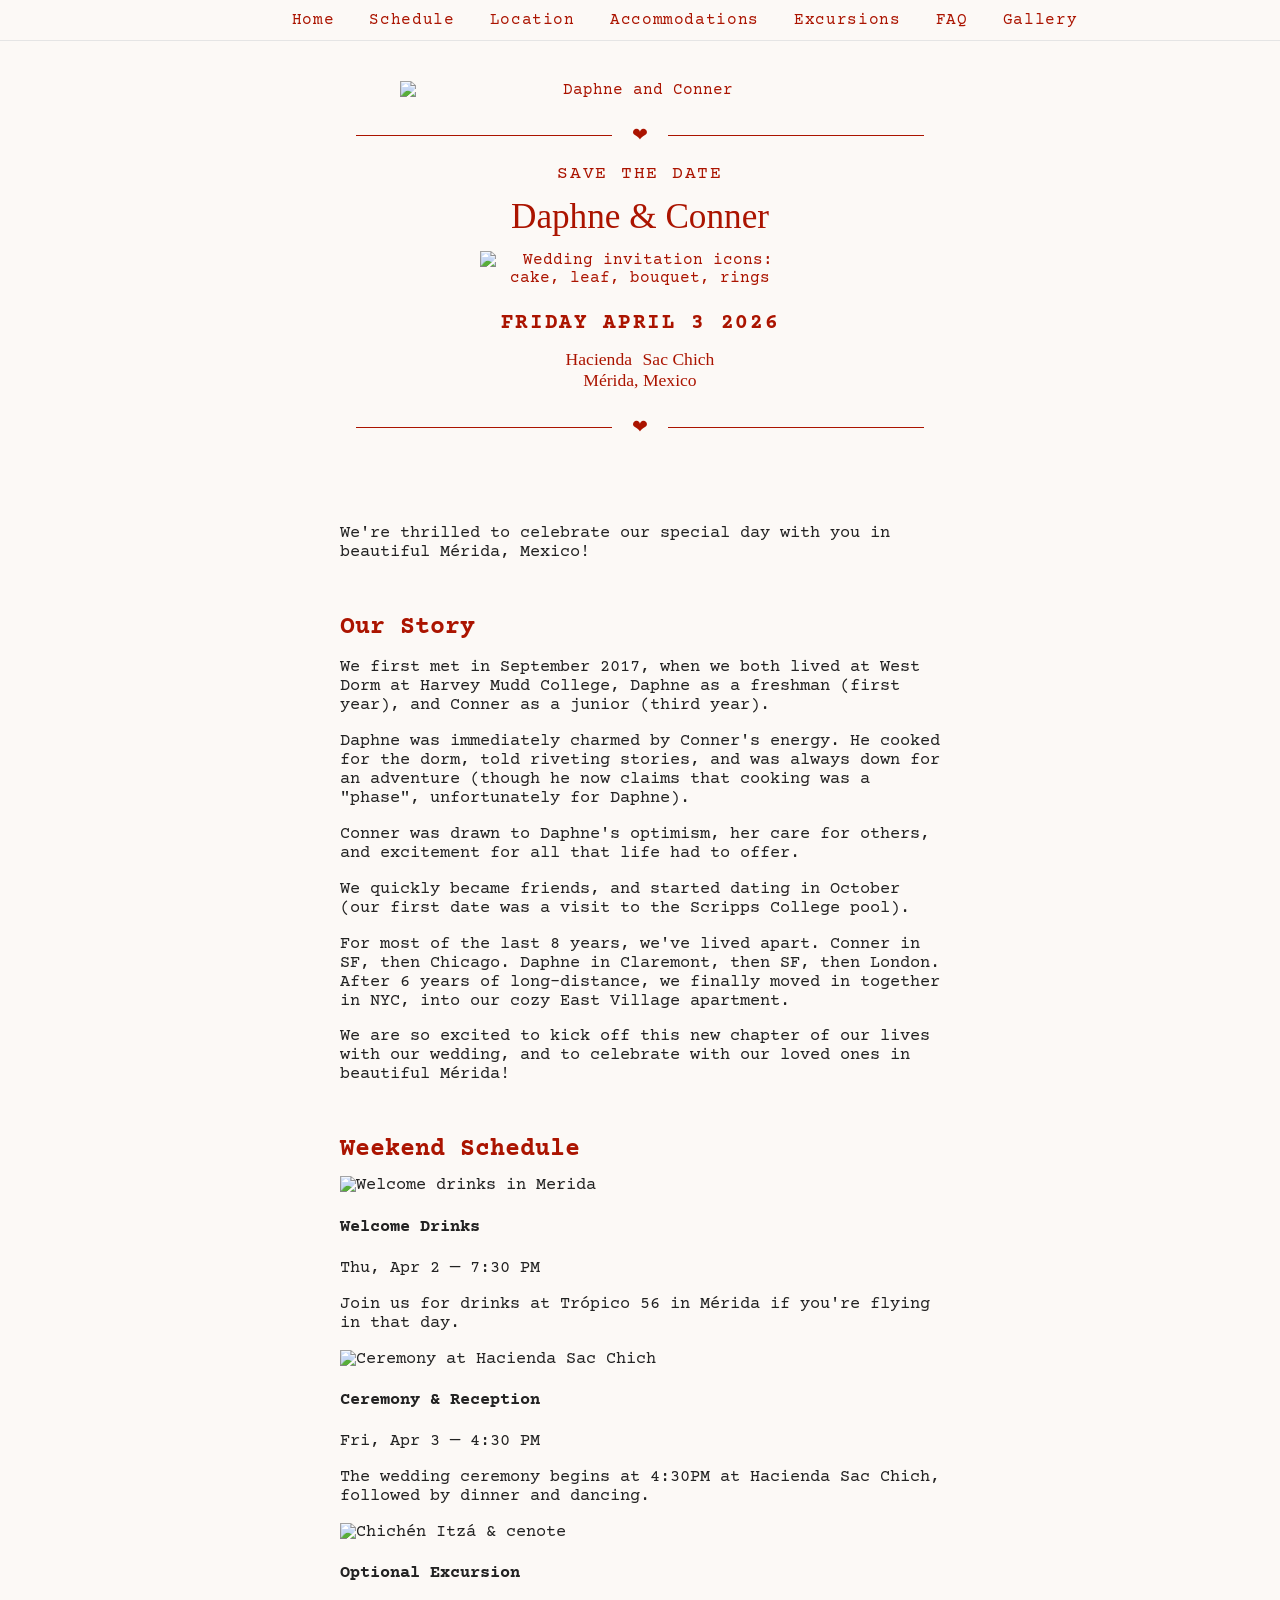
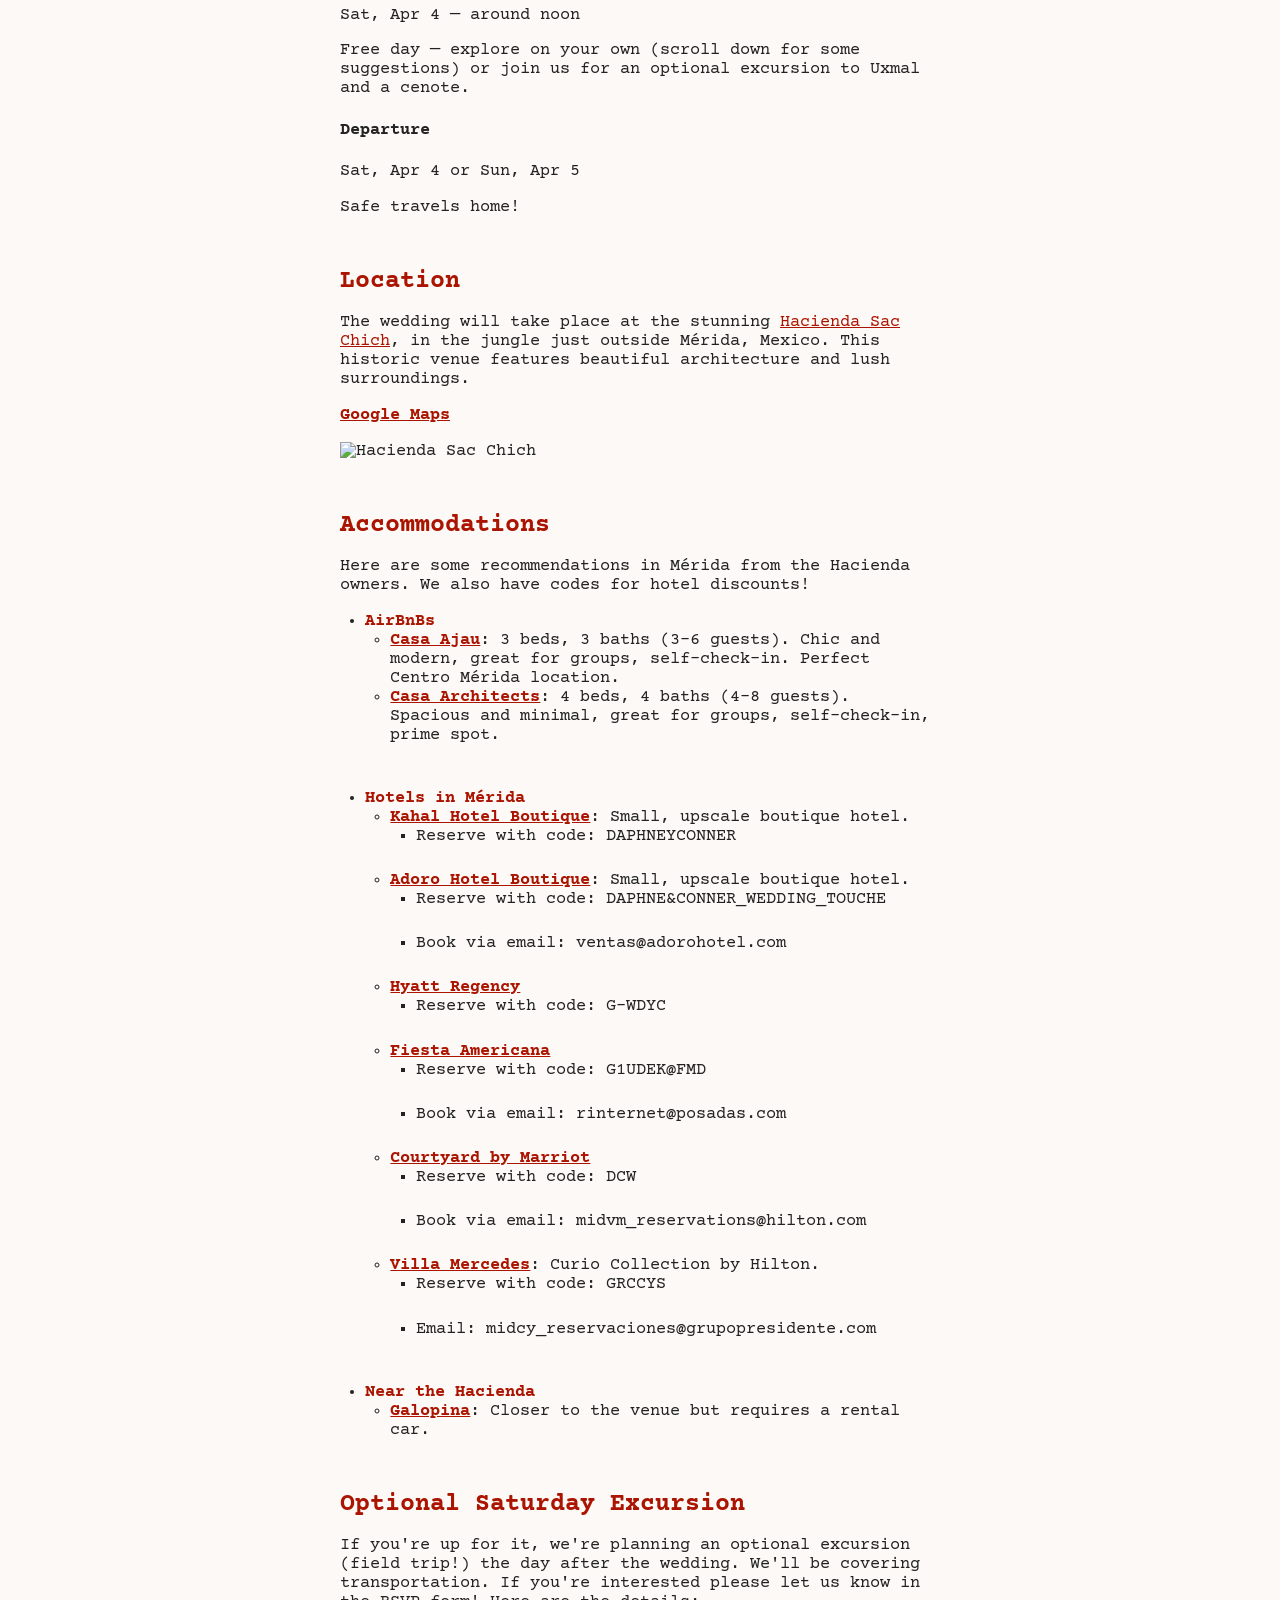
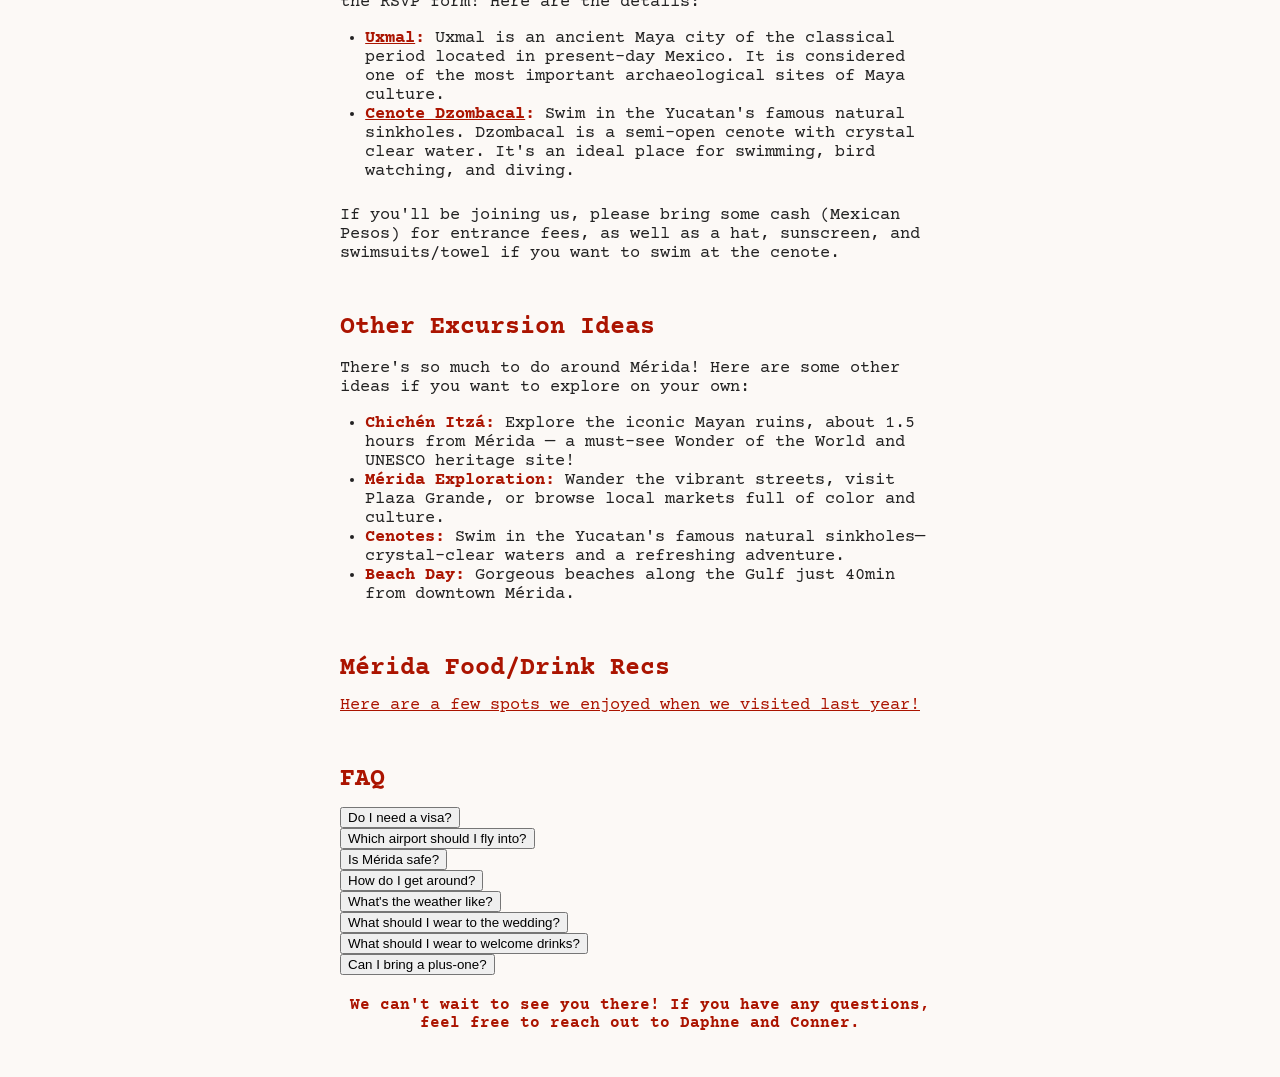
==== index.html @ bc9fd9e8 "Update wedding attire suggestion in FAQ" ====
<!DOCTYPE html>
<html lang="en">

<head>
  <meta charset="utf-8">
  <title>Daphne & Conner's Wedding</title>
  <meta name="viewport" content="width=device-width, initial-scale=1.0">
  <meta name="description" content="Daphne & Conner's Wedding Website">
  <meta name="author" content="Daphne Poon & Conner DiPaolo">
  <link rel="icon"
    href="data:image/svg+xml,<svg xmlns=%22http://www.w3.org/2000/svg%22 viewBox=%2210 0 100 100%22><text y=%22.90em%22 font-size=%2290%22>🌵</text></svg>">
  </link>
  <link rel="stylesheet" href="css/styles.css">
  <link href="https://fonts.googleapis.com/css2?family=Courier+Prime:wght@400;700&family=Homemade+Apple&display=swap"
    rel="stylesheet">
</head>

<body>
  <nav class="main-nav">
    <div class="nav-container">
      <span class="nav-logo mobile-only">Daphne & Conner</span>
      <button class="nav-toggle" aria-label="Open menu">
        <span class="hamburger"></span>
        <span class="hamburger"></span>
        <span class="hamburger"></span>
      </button>
      <ul class="nav-links">
        <li><a href="#home">Home</a></li>
        <li><a href="#schedule">Schedule</a></li>
        <li><a href="#location">Location</a></li>
        <li><a href="#accommodations">Accommodations</a></li>
        <li><a href="#excursions">Excursions</a></li>
        <li><a href="#faq">FAQ</a></li>
        <li><a href="gallery.html">Gallery</a></li>
      </ul>
    </div>
  </nav>
  <div class="invite-container" id="home">
    <img src="img/daphne_conner0crop.jpeg" alt="Daphne and Conner" class="main-photo">
    <div class="decorative-line"><span class="heart">&#10084;</span></div>
    <div class="save-date">SAVE THE DATE</div>
    <h1 class="names"><span class="accent-font">Daphne & Conner</span></h1>
    <div class="icon-row">
      <img src="img/wedding_save_the_date_icon.svg" alt="Wedding invitation icons: cake, leaf, bouquet, rings"
        class="main-invite-icons" />
    </div>
    <div class="date-line">FRIDAY APRIL 3 2026</div>
    <div class="location accent-font">Hacienda<span style="margin-right:0.6em; display:inline-block;"></span>Sac
      Chich<br>Mérida, Mexico</div>
    <div class="decorative-line bottom"><span class="heart">&#10084;</span></div>
    <div class="page-body">
      <p>We're thrilled to celebrate our special day with you in beautiful Mérida, Mexico!</p>
      <h2 id="our-story">Our Story</h2>
      <p>We first met in September 2017, when we both lived at West Dorm at Harvey Mudd College, Daphne as a freshman
        (first year), and Conner as a junior (third year).
      <p></p>
      Daphne was immediately charmed by Conner's energy. He cooked for the dorm, told riveting stories, and was always
      down for an adventure (though he now claims that cooking was a "phase", unfortunately for Daphne).<p></p> Conner was drawn to Daphne's optimism, her care for others, and excitement for all that life had to offer.
      <p></p> We quickly became friends, and started dating in October (our first date was a visit to the Scripps
      College pool). <p></p>
      For most of the last 8 years, we've lived apart. Conner in SF, then Chicago. Daphne in
      Claremont, then SF, then London. After 6 years of long-distance, we finally moved in together in NYC, into our cozy East Village apartment.<p></p>
      We are so excited to kick off this new chapter of our lives with our wedding, and to celebrate with our loved ones in beautiful Mérida!</p>
      <h2 id="schedule">Weekend Schedule</h2>

      <div class="events-grid">
        <article class="event-card">
          <img class="event-thumb" src="img/merida.jpg" alt="Welcome drinks in Merida" />
          <div class="event-body">
            <h4 class="event-title">Welcome Drinks</h4>
            <div class="event-date">Thu, Apr 2 — 7:30 PM</div>
            <p>Join us for drinks at Trópico 56 in Mérida if you're flying in that day.</p>
          </div>
        </article>

        <article class="event-card">
          <img class="event-thumb" src="img/sac_chich.jpg" alt="Ceremony at Hacienda Sac Chich" />
          <div class="event-body">
            <h4 class="event-title">Ceremony & Reception</h4>
            <div class="event-date">Fri, Apr 3 — 4:30 PM</div>
            <p>The wedding ceremony begins at 4:30PM at Hacienda Sac Chich, followed by dinner and dancing.</p>
          </div>
        </article>

        <article class="event-card">
          <img class="event-thumb" src="img/chichen_itza.jpg" alt="Chichén Itzá & cenote" />
          <div class="event-body">
            <h4 class="event-title">Optional Excursion</h4>
            <div class="event-date">Sat, Apr 4 — around noon</div>
            <p>Free day — explore on your own (scroll down for some suggestions) or join us for an optional excursion to Uxmal and a cenote.</p>
          </div>
        </article>

        <article class="event-card event-card--muted">
          <div class="event-body">
            <h4 class="event-title">Departure</h4>
            <div class="event-date">Sat, Apr 4 or Sun, Apr 5</div>
            <p>Safe travels home!</p>
          </div>
        </article>
      </div>

      <h2 id="location">Location</h2>
      <p>The wedding will take place at the stunning <a href="https://www.haciendasacchich.com/"
          target="_blank">Hacienda Sac Chich</a>, in the jungle just outside Mérida, Mexico. This historic venue
        features beautiful architecture and lush surroundings.<p><strong><a href="https://maps.app.goo.gl/E3Bf8TfD7fVVrf1u7" target="_blank">Google Maps</a></strong></p></p>
        <img src="img/sac_chich.jpg" alt="Hacienda Sac Chich" class="location-photo" />
      
        
      <h2 id="accommodations">Accommodations</h2>
      <p>Here are some recommendations in Mérida from the Hacienda owners. We also have codes for hotel discounts!</p>
      <ul>
        <li> <strong>AirBnBs</strong>
          <ul>
            <li><a href="https://www.airbnb.com/rooms/936333028177951054"><strong>Casa Ajau</strong></a>: 3 beds, 3
              baths (3-6 guests). Chic and modern, great for groups, self-check-in. Perfect Centro Mérida location.</li>
            <li><a href="https://www.airbnb.com/rooms/502781474884067403"><strong>Casa Architects</strong></a>: 4 beds,
              4 baths (4-8 guests). Spacious and minimal, great for groups, self-check-in, prime spot.</li>
          </ul>
          </br>
        </li>
        <li> <strong>Hotels in Mérida</strong>
          <ul>
            <li><a href="https://hotels.cloudbeds.com/en/reservation/guVnS1?promo=DAPHNEYCONNER&currency=mxn/"><strong>Kahal Hotel Boutique</strong></a>: Small, upscale boutique
              hotel.
              <ul><li>Reserve with code: DAPHNEYCONNER</li></ul></li>
            <li><a href="https://www.adorohotel.com/en/"><strong>Adoro Hotel Boutique</strong></a>: Small, upscale boutique
              hotel.</li>
              <ul><li>Reserve with code: DAPHNE&CONNER_WEDDING_TOUCHE</li></ul>
              <ul><li>Book via email: ventas@adorohotel.com</li></ul>
            <li><a href="https://www.hyatt.com/group-booking/MERID/G-WDYC/"><strong>Hyatt Regency</strong></a></li>
              <ul><li>Reserve with code: G-WDYC</li></ul></li>
            <li><a href="https://www.casalecanda.com/en/"><strong>Fiesta Americana</strong></a></li>
              <ul><li>Reserve with code: G1UDEK@FMD</li></ul>
              <ul><li>Book via email: rinternet@posadas.com</li></ul>
            <li><a href="https://www.marriott.com/event-reservations/reservation-link.mi?id=1747172370974&key=GRP&guestreslink2=true&app=resvlink/"><strong>Courtyard by Marriot</strong></a></li>
              <ul><li>Reserve with code: DCW</li></ul>
              <ul><li>Book via email: midvm_reservations@hilton.com</li></ul>
            <li><a href="https://www.hilton.com/en/hotels/midvmqq-villa-mercedes-merida/"><strong>Villa
                  Mercedes</strong></a>: Curio Collection by Hilton.</li>
              <ul><li>Reserve with code: GRCCYS</li></ul>
              <ul><li>Email: midcy_reservaciones@grupopresidente.com</li></ul>
          </ul>
          </br>
        </li>
        <li> <strong>Near the Hacienda</strong>
          <ul>
            <li><a href="https://galopina.com.mx/en/"><strong>Galopina</strong></a>: Closer to the venue but requires a
              rental car.</li>
          </ul>
        </li>
      </ul>
      
      <h2 id="excursions">Optional Saturday Excursion</h2>
      <p>If you're up for it, we're planning an optional excursion (field trip!) the day after the wedding. We'll be covering transportation. If you're interested please let us know in the RSVP form! Here are the details:
       <ul>
        <li><strong><a href="https://maps.app.goo.gl/dEbdrYeMLXUMqhCF7">Uxmal</a>:</strong> Uxmal is an ancient Maya city of the classical period located in present-day Mexico. It is considered one of the most important archaeological sites of Maya culture.</li>
        <li><strong><a href="https://maps.app.goo.gl/g1db45Lw9kXQhwYL8">Cenote Dzombacal</a>:</strong> Swim in the Yucatan's famous natural sinkholes. Dzombacal is a semi-open cenote with crystal clear water. It's an ideal place for swimming, bird watching, and diving.</li>
        
      </ul><p></p>
      If you'll be joining us, please bring some cash (Mexican Pesos) for entrance fees, as well as a hat, sunscreen, and swimsuits/towel if you want to swim at the cenote.
      <h2 id="excursions">Other Excursion Ideas</h2>
      <p>There's so much to do around Mérida! Here are some other ideas if you want to explore on your own:
       <ul>
        <li><strong>Chichén Itzá:</strong> Explore the iconic Mayan ruins, about 1.5 hours from Mérida — a must-see
          Wonder of the World and UNESCO heritage site!</li>
        <li><strong>Mérida Exploration:</strong> Wander the vibrant streets, visit Plaza Grande, or browse local markets
          full of color and culture.</li>
        <li><strong>Cenotes:</strong> Swim in the Yucatan's famous natural sinkholes—crystal-clear waters and a
          refreshing adventure.</li>
        <li><strong>Beach Day:</strong> Gorgeous beaches along the Gulf just 40min from downtown Mérida.</li>
      </ul>

      <h2 id="excursions">Mérida Food/Drink Recs</h2>
       <a href="https://daphnepoon.notion.site/Conner-Daphne-s-M-rida-Recs-2615a16253248099b3a8f67f45ab4c72?pvs=74/"> Here are a few spots we enjoyed when we visited last year!</a></p>
      <h2 id="faq">FAQ</h2>
      <div class="faq-accordion" id="faq-accordion">
        <div class="accordion-item">
          <button class="accordion-toggle" aria-expanded="false">Do I need a visa?</button>
          <div class="accordion-panel" hidden>
            <p>US, UK, and Hong Kong citizens don't need a visa for tourist stays in Mexico (up to 180 days). Just bring a valid passport.</p>
          </div>
        </div>

        <div class="accordion-item">
          <button class="accordion-toggle" aria-expanded="false">Which airport should I fly into?</button>
          <div class="accordion-panel" hidden>
            <p>Mérida International Airport (MID) is the closest, about 30-45 minutes from downtown Mérida. You could also fly into Cancun (CUN), though that will be another 3-4 hours by car.</p>
          </div>
        </div>

        <div class="accordion-item">
          <button class="accordion-toggle" aria-expanded="false">Is Mérida safe?</button>
          <div class="accordion-panel" hidden>
            <p>Yes! Mérida is known as one of Mexico's safest cities. The U.S. State Department rates Yucatan as Level 1 ("Exercise Normal Precautions").</p>
          </div>
        </div>

        <div class="accordion-item">
          <button class="accordion-toggle" aria-expanded="false">How do I get around?</button>
          <div class="accordion-panel" hidden>
            <p>We'll provide transportation to/from the wedding for guests staying in Mérida. For Saturday excursions, consider renting a car — Uber works in Mérida but not near the Hacienda.</p>
          </div>
        </div>

        <div class="accordion-item">
          <button class="accordion-toggle" aria-expanded="false">What's the weather like?</button>
          <div class="accordion-panel" hidden>
            <p>April is warm and dry — highs around 90°F (32°C), lows near 70°F (21°C). Pack light layers and sunscreen.</p>
          </div>
        </div>

        <div class="accordion-item">
          <button class="accordion-toggle" aria-expanded="false">What should I wear to the wedding?</button>
          <div class="accordion-panel" hidden>
            <p>Not black tie, but dress sharp. Think cocktail attire and bright spring colours. Most importantly, you'll want something breathable! The men in the wedding party are wearing linen suits, for example. <a href="https://www.pinterest.com/daphne_poon/mexico-wedding-outfit-inspo/">Some ideas here!</a></p>
          </div>
        </div>

        <div class="accordion-item">
          <button class="accordion-toggle" aria-expanded="false">What should I wear to welcome drinks?</button>
          <div class="accordion-panel" hidden>
            <p>Wear what makes you comfortable. If that means dressing up, great! If that means wearing flip flops, that's fine too (but make sure your toes look nice).</p>
          </div>
        </div>

        <div class="accordion-item">
          <button class="accordion-toggle" aria-expanded="false">Can I bring a plus-one?</button>
          <div class="accordion-panel" hidden>
            <p>Only if they're explicitly named on your invitation. Check with us if you're unsure!</p>
          </div>
        </div>
      </div>
    </div>
    <h4>We can't wait to see you there! If you have any questions, feel free to reach out to Daphne and Conner.</h4>
  </div>
  <script>
    // Hamburger menu toggle
    const navToggle = document.querySelector('.nav-toggle');
    const navLinks = document.querySelector('.nav-links');
    navToggle.addEventListener('click', () => {
      navLinks.classList.toggle('open');
      navToggle.classList.toggle('open');
    });
    // Improved smooth scroll: always scroll, even if already at anchor
    document.querySelectorAll('.nav-links a').forEach(link => {
      link.addEventListener('click', function (e) {
        const href = this.getAttribute('href');
        if (href.startsWith('#')) {
          e.preventDefault();
          if (href === '#home') {
            window.scrollTo({
              top: 0,
              left: 0,
              behavior: 'smooth'
            });
          } else {
            const target = document.querySelector(href);
            if (target) {
              target.scrollIntoView({ behavior: 'smooth' });
            }
          }
          navLinks.classList.remove('open');
          navToggle.classList.remove('open');
        }
      });
    });
    // Initialize FAQ accordion toggles
    (function() {
      const accordion = document.getElementById('faq-accordion');
      if (!accordion) return;
      accordion.querySelectorAll('.accordion-toggle').forEach(button => {
        button.addEventListener('click', () => {
          const expanded = button.getAttribute('aria-expanded') === 'true';
          // collapse any open item (optional: keep only one open)
          accordion.querySelectorAll('.accordion-toggle[aria-expanded="true"]').forEach(openBtn => {
            if (openBtn !== button) {
              openBtn.setAttribute('aria-expanded', 'false');
              const panel = openBtn.nextElementSibling;
              if (panel) panel.hidden = true;
            }
          });
          // toggle current
          button.setAttribute('aria-expanded', String(!expanded));
          const panel = button.nextElementSibling;
          if (panel) panel.hidden = expanded;
        });
      });
    })();
  </script>
</body>

</html>
---- css/styles.css ----
body {
  font-family: 'Courier Prime', Courier, monospace;
  background: #fcf9f6;
  color: #AB1400;
  margin: 0;
  padding: 0;
}

.invite-container {
  max-width: 600px;
  margin: 0 auto;
  padding: 2.5em 1em 1.5em 1em;
  background: #fcf9f6;
  text-align: center;
}

.decorative-line {
  display: flex;
  align-items: center;
  justify-content: center;
  margin: 1.5em 0 1em 0;
}
.decorative-line::before,
.decorative-line::after {
  content: '';
  display: block;
  height: 1px;
  background: #AB1400;
  flex: 1;
  margin: 0 1em;
}
.heart {
  color: #AB1400;
  font-size: 1.2em;
  margin: 0 0.2em;
}

.save-date {
  font-family: 'Courier Prime', Courier, monospace;
  font-size: 1.1em;
  letter-spacing: 0.1em;
  margin-bottom: 0.7em;
  color: #AB1400;
}

.names {
  font-family: 'Homemade Apple', cursive;
  font-size: 2.2em;
  color: #AB1400;
  margin: 0.2em 0 0.4em 0;
  font-weight: normal;
}

.accent-font {
  font-family: 'Homemade Apple', cursive;
  color: #AB1400;
}

.icon-row {
  display: flex;
  justify-content: center;
  margin: 0.8em 0 0.8em 0;
}
.main-invite-icons {
  display: block;
  margin: 0 auto;
  max-width: 320px;
  width: 100%;
  height: auto;
}

.date-line {
  font-family: 'Courier Prime', Courier, monospace;
  font-size: 1.3em;
  font-weight: bold;
  letter-spacing: 0.08em;
  margin: 1.2em 0 0.7em 0;
  color: #AB1400;
}

.location {
  font-size: 1.1em;
  margin-bottom: 0.7em;
}

.website-link {
  font-family: 'Courier Prime', Courier, monospace;
  font-size: 1em;
  margin-bottom: 1.2em;
  color: #AB1400;
}

.page-body {
  max-width: 45em;
  margin: 2em auto 0 auto;
  padding: 2em 0 0 0;
  color: #222;
  font-size: 1.05em;
  text-align: left;
}

h2, h3 {
  color: #AB1400;
  font-family: 'Courier Prime', Courier, monospace;
  font-weight: bold;
  margin-top: 2em;
  margin-bottom: 0.5em;
}

h2[id] {
  scroll-margin-top: 3.2em;
}
@media (max-width: 700px) {
  h2[id] {
    scroll-margin-top: 3.5em;
  }
}

ul {
  padding-left: 1.5em;
  margin-bottom: 1.5em;
}

li strong {
  color: #AB1400;
}

a, a:link, a:visited, a:focus, a:active {
  color: #AB1400;
  text-decoration: underline;
}
a:hover {
  color: #7e0f00;
}

/* Navigation Styles */
.main-nav {
  width: 100%;
  background: #fcf9f6;
  border-bottom: 1px solid #e5e5e5;
  position: sticky;
  top: 0;
  z-index: 100;
  margin-top: 0;
  padding-top: 0;
}
.nav-container {
  max-width: 700px;
  margin: 0 auto;
  display: flex;
  align-items: center;
  justify-content: space-between;
  padding: 0.7em 1.5em;
}
.nav-logo {
  display: none;
}
.nav-links {
  list-style: none;
  display: flex;
  gap: 2em;
  margin: 0;
  padding: 0;
}
.nav-links li a {
  font-family: 'Courier Prime', Courier, monospace;
  color: #AB1400;
  text-decoration: none;
  font-size: 1em;
  letter-spacing: 0.04em;
  padding: 0.2em 0.1em;
  transition: color 0.2s;
}
.nav-links li a:hover {
  color: #7e0f00;
}
.nav-toggle {
  display: none;
  background: none;
  border: none;
  cursor: pointer;
  flex-direction: column;
  justify-content: center;
  align-items: center;
  height: 2em;
  width: 2em;
  padding: 0;
}
.hamburger {
  width: 24px;
  height: 3px;
  background: #AB1400;
  margin: 3px 0;
  border-radius: 2px;
  display: block;
  transition: all 0.3s;
}

/* Hamburger open animation */
.nav-toggle.open .hamburger:nth-child(1) {
  transform: translateY(6px) rotate(45deg);
}
.nav-toggle.open .hamburger:nth-child(2) {
  opacity: 0;
}
.nav-toggle.open .hamburger:nth-child(3) {
  transform: translateY(-6px) rotate(-45deg);
}

@media (max-width: 700px) {
  .nav-links {
    position: absolute;
    top: 3.1em;
    right: 0;
    background: #fcf9f6;
    flex-direction: column;
    align-items: flex-end;
    width: 100vw;
    gap: 0;
    box-shadow: 0 2px 8px rgba(171,20,0,0.04);
    display: none;
    border-bottom: 1px solid #e5e5e5;
  }
  .nav-links.open {
    display: flex;
  }
  .nav-links li {
    width: 100%;
    text-align: right;
    border-bottom: 1px solid #f0e7e7;
  }
  .nav-links li:last-child {
    border-bottom: none;
  }
  .nav-links li a {
    display: block;
    padding: 1em 1.5em;
    font-size: 1.1em;
  }
  .nav-toggle {
    display: flex;
  }
  .nav-logo.mobile-only {
    display: inline-block;
    margin-right: 1.2em;
    margin-left: 0.2em;
    vertical-align: middle;
  }
  .nav-container {
    padding-top: 0.7em;
    padding-bottom: 0.7em;
  }
  .nav-toggle {
    /* Remove margin and padding overrides */
  }
}

/* Mobile container and body improvements */
@media (max-width: 700px) {
  .invite-container {
    max-width: 98vw;
    padding: 1em 0.7em;
  }
  .icon-row {
    gap: 1.2em;
  }
  .page-body {
    padding: 1em 0.5em 0 0.5em;
    font-size: 1em;
  }
}

/* Remove old .icon-placeholder svg rule if present */
.icon-placeholder svg {
  display: none;
}

.main-photo {
  width: 80%;
  max-width: 600px;
  height: auto;
  margin: 0 auto 1.5em auto;
  display: block;
}

/* Timeline section styles */
#timeline-container {
  /* margin: 2em 0; */
  padding: 1em;
  background: #f8f8f8;
  width: 100%;
  max-width: 800px;
  margin: 0 auto;
  border-radius: 10px;
  box-shadow: 0 2px 8px rgba(0,0,0,0.04);
}
#map {
  width: 100%;
  max-width: 800px; /* match the container */
  height: 400px;
  border-radius: 8px;
  margin-bottom: 1em;
  margin: 0 auto;
  display: block;
}
.slider-container {
  display: flex;
  flex-direction: row;
  align-items: center;
}
#timeline-slider {
  width: 100%;
  max-width: 800px;
  box-sizing: border-box;
}
#timeline-label {
  font-family: 'Courier Prime', monospace;
  font-size: 1.1em;
  margin-top: 0.5em;
}
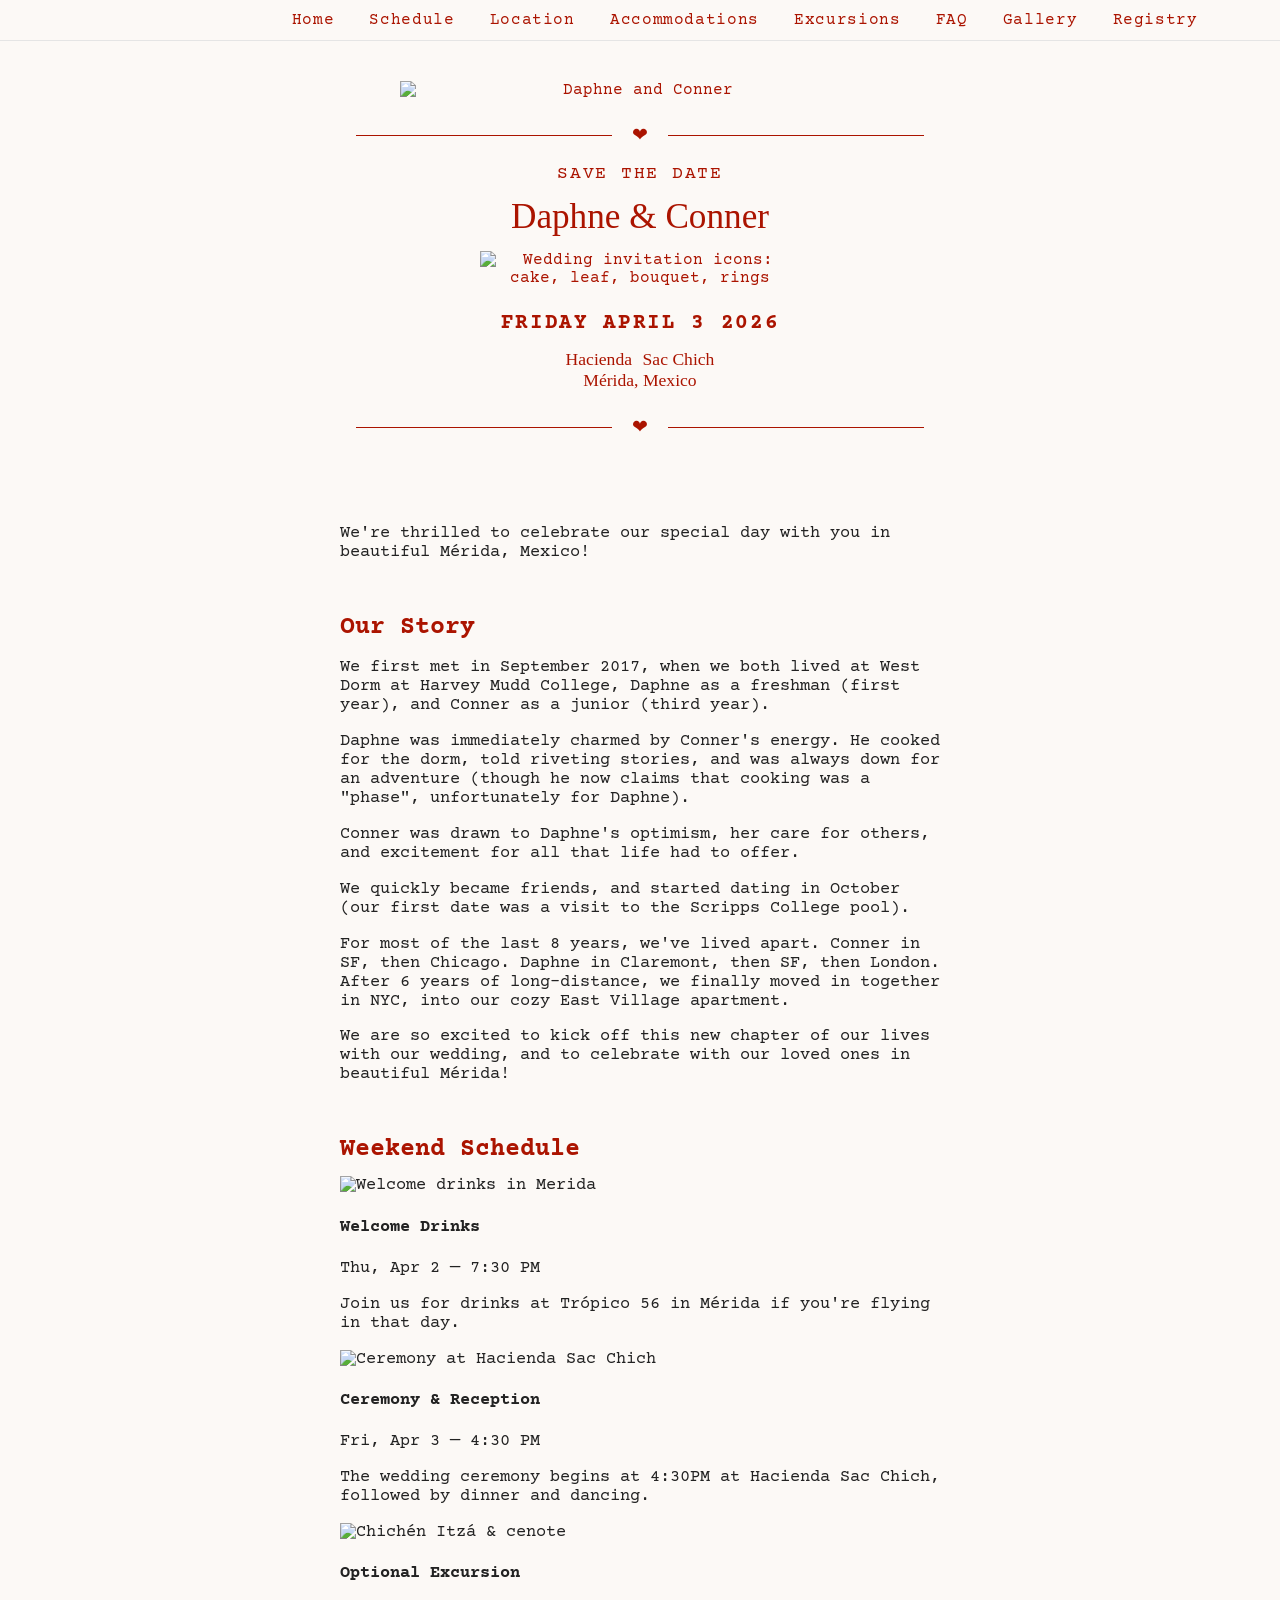
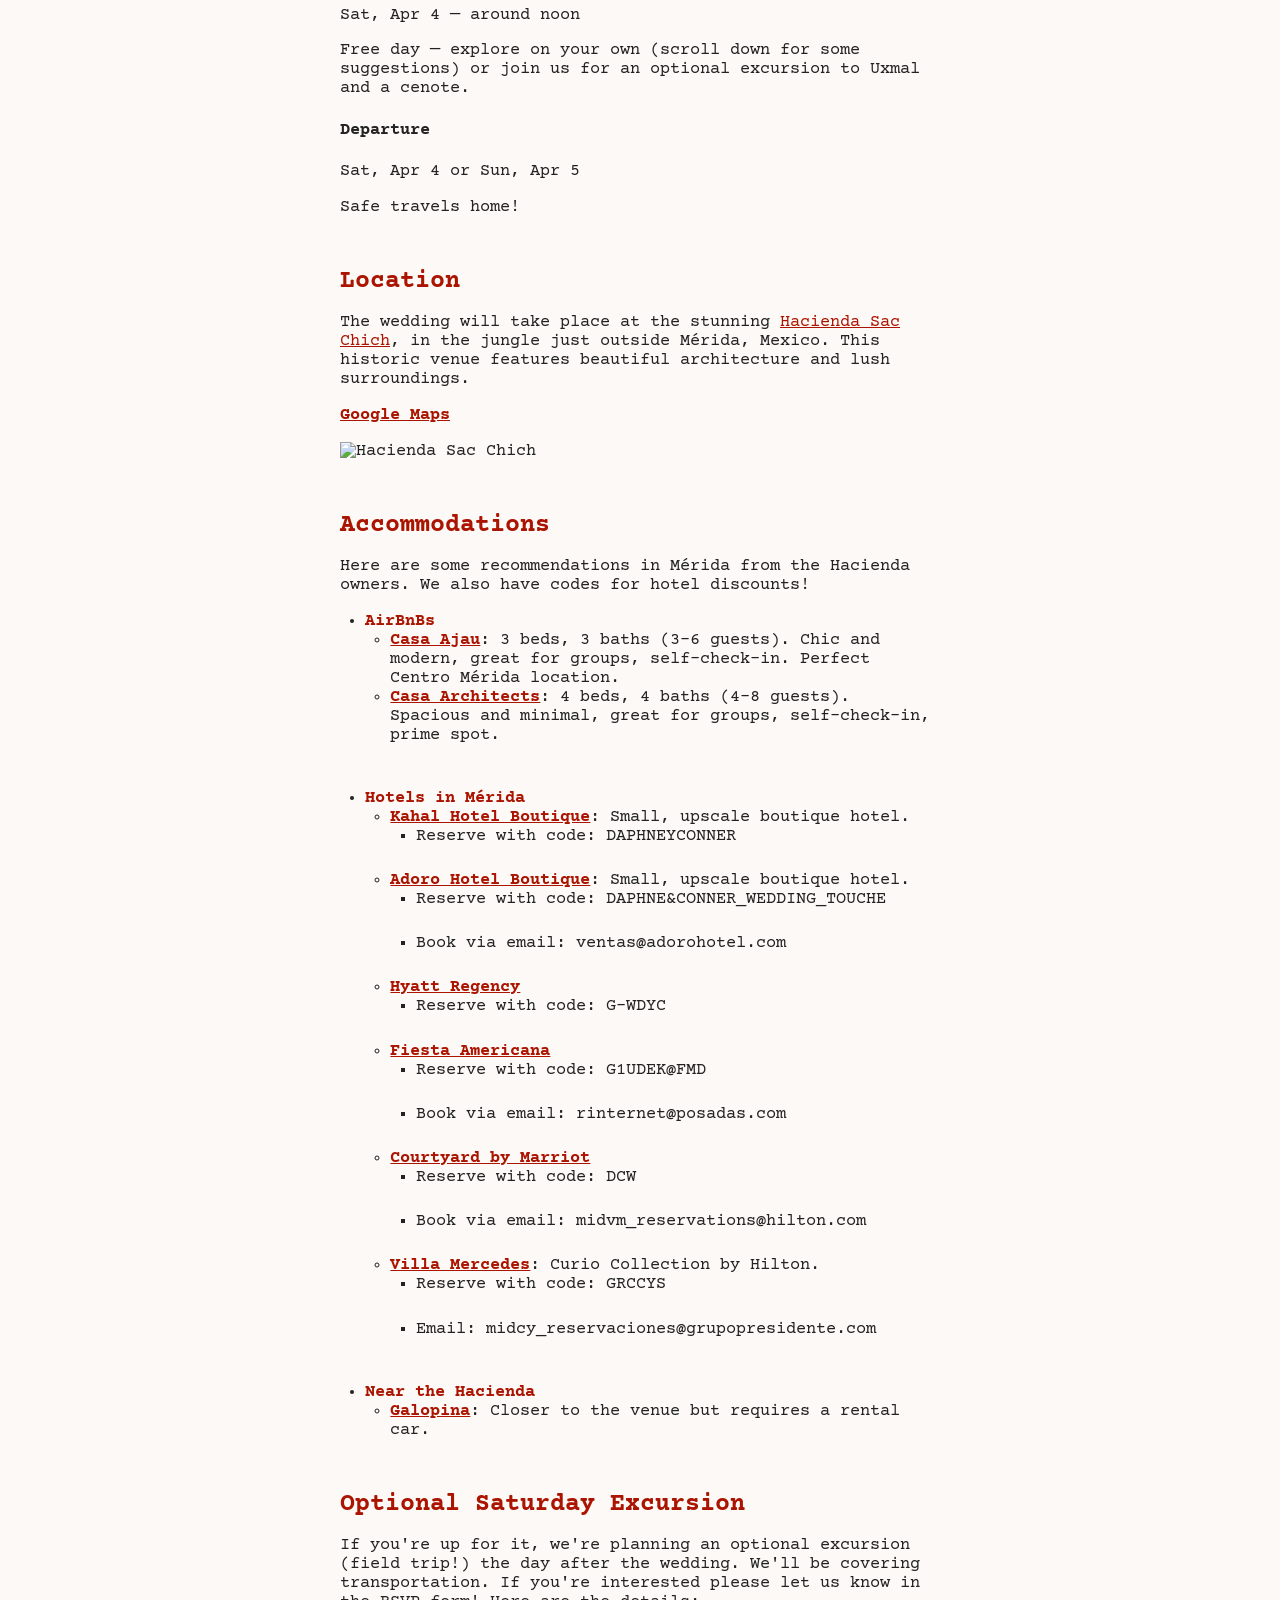
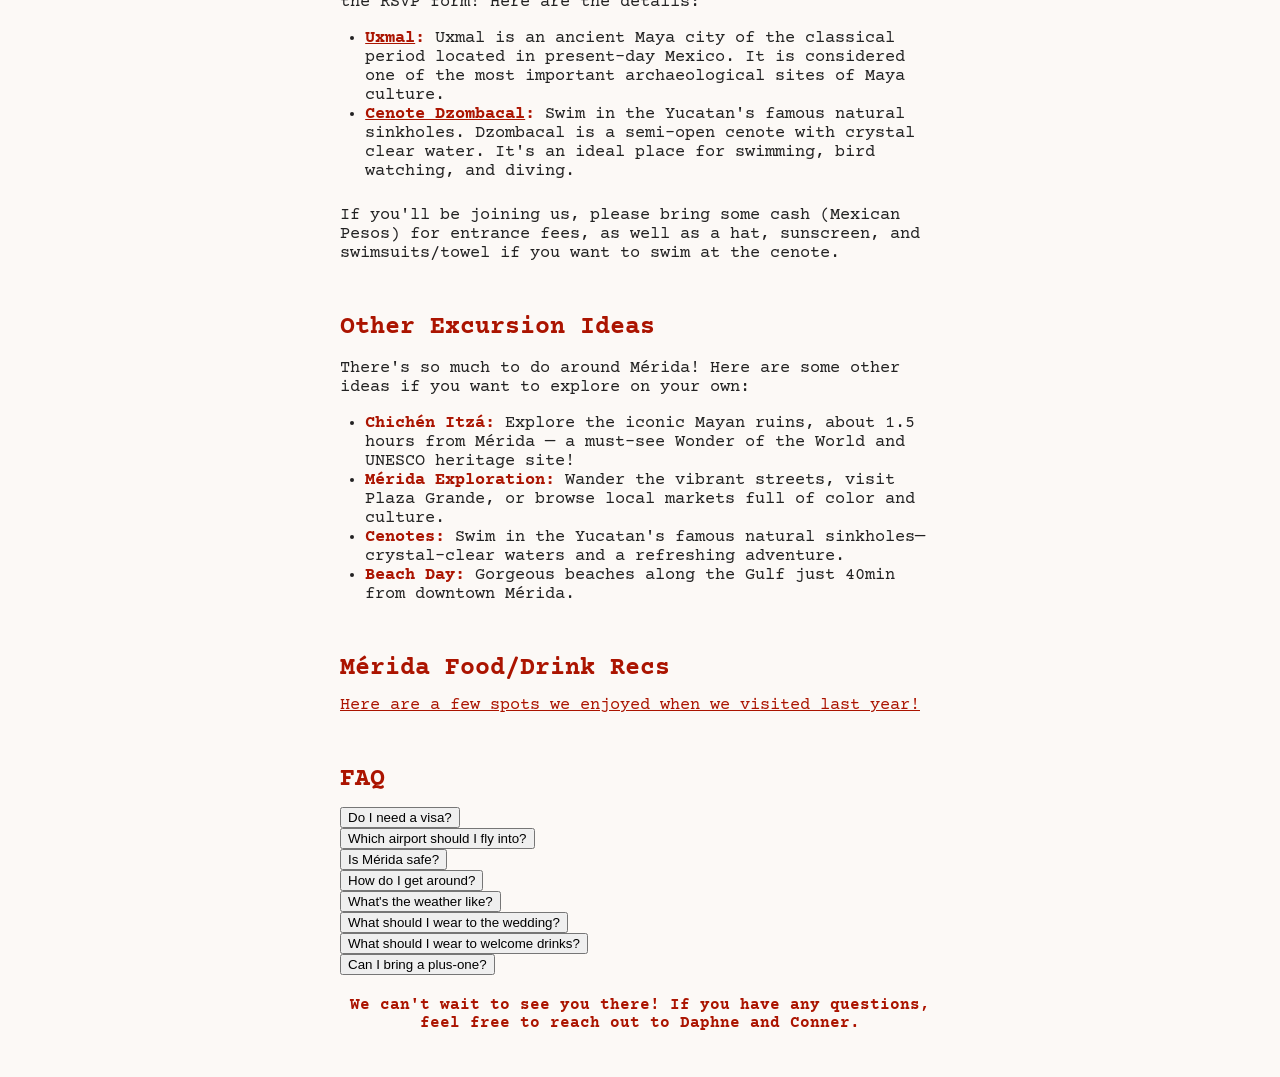
==== commit 3b61ae1b: "Add registry.html page and link it in all page navs Co-Authored-By: Claude Sonnet 4.6 <noreply@anthr" ====
--- a/index.html
+++ b/index.html
@@ -32,6 +32,7 @@
         <li><a href="#excursions">Excursions</a></li>
         <li><a href="#faq">FAQ</a></li>
         <li><a href="gallery.html">Gallery</a></li>
+        <li><a href="registry.html">Registry</a></li>
       </ul>
     </div>
   </nav>
@@ -213,7 +214,7 @@
         <div class="accordion-item">
           <button class="accordion-toggle" aria-expanded="false">What should I wear to the wedding?</button>
           <div class="accordion-panel" hidden>
-            <p>Not black tie, but dress sharp. Think cocktail attire and bright spring colours. Most importantly, you'll want something breathable! The men in the wedding party are wearing linen suits, for example. <a href="https://www.pinterest.com/daphne_poon/mexico-wedding-outfit-inspo/">Some ideas here!</a></p>
+            <p>Not black tie, but dress sharp. Think cocktail attire / spring colours. <a href="https://www.pinterest.com/daphne_poon/mexico-wedding-outfit-inspo/">Some ideas here!</a></p>
           </div>
         </div>
 
@@ -290,4 +291,4 @@
   </script>
 </body>
 
-</html>
+</html>
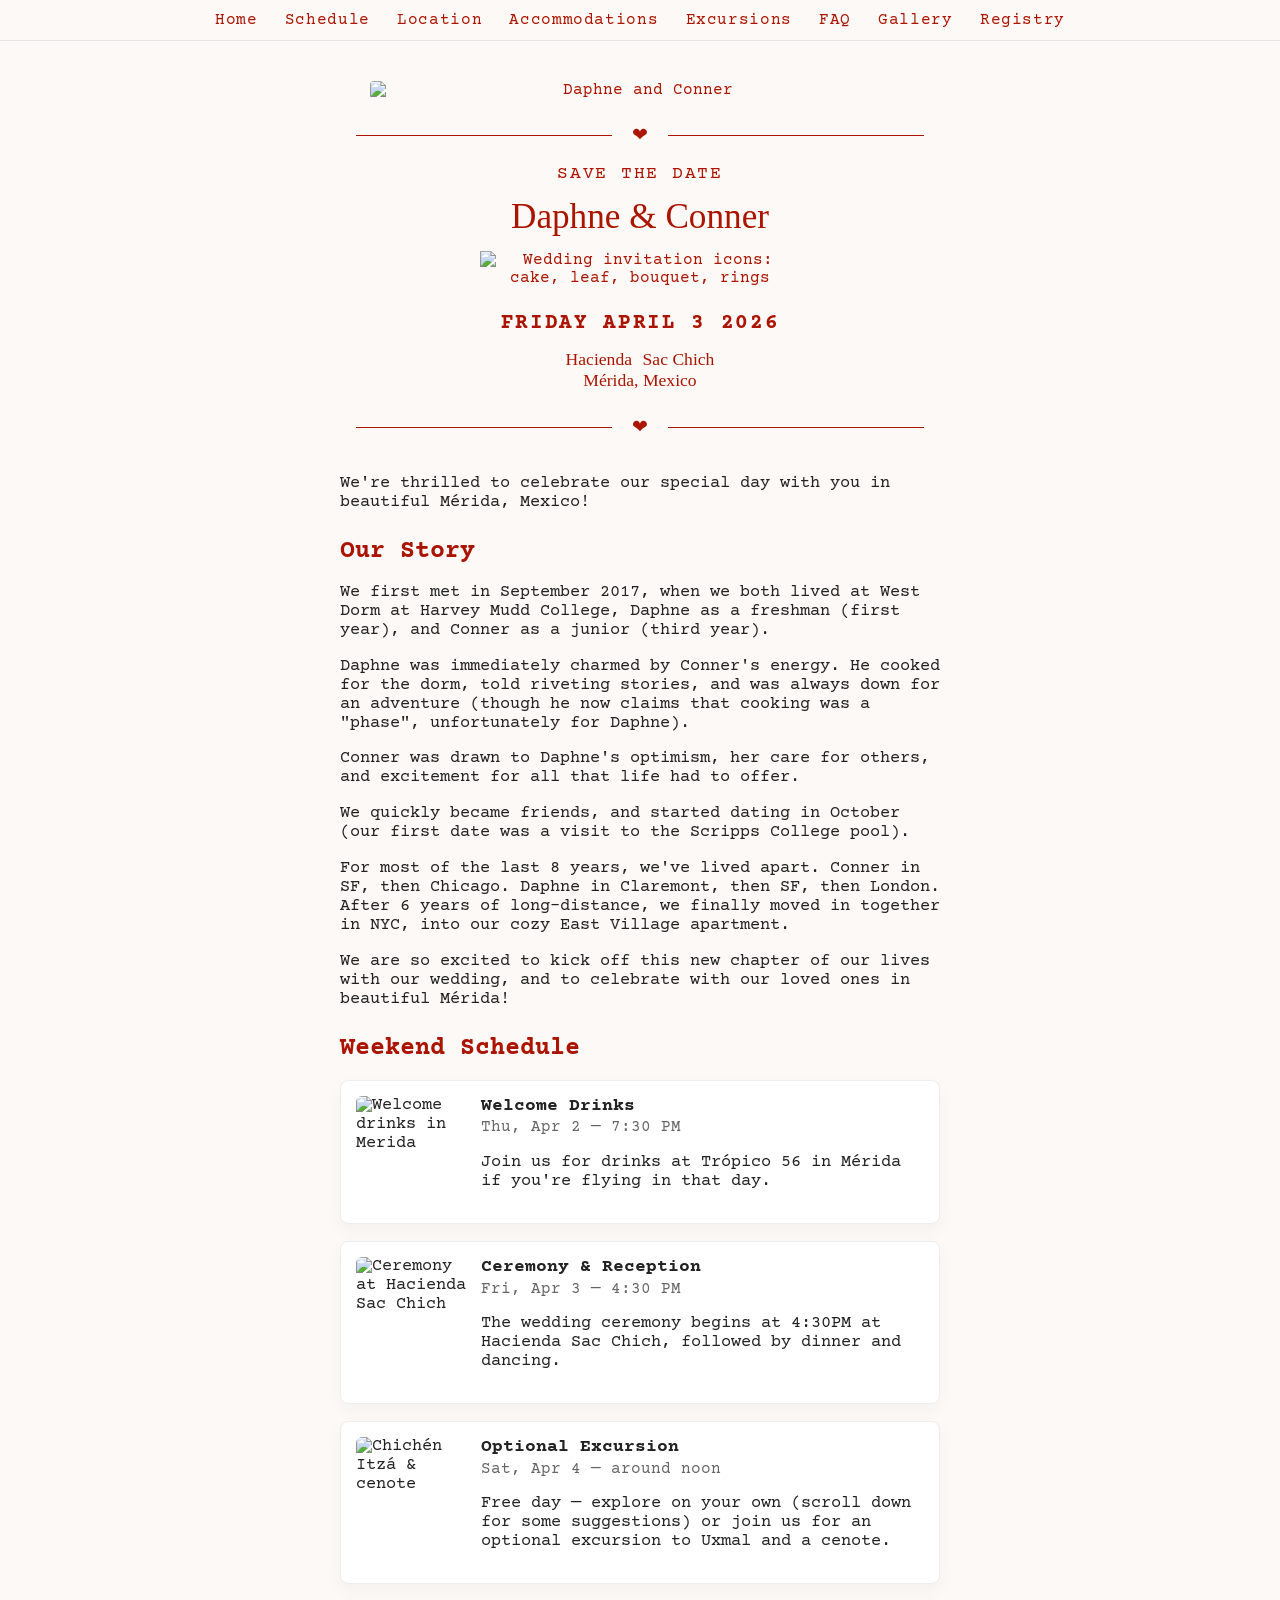
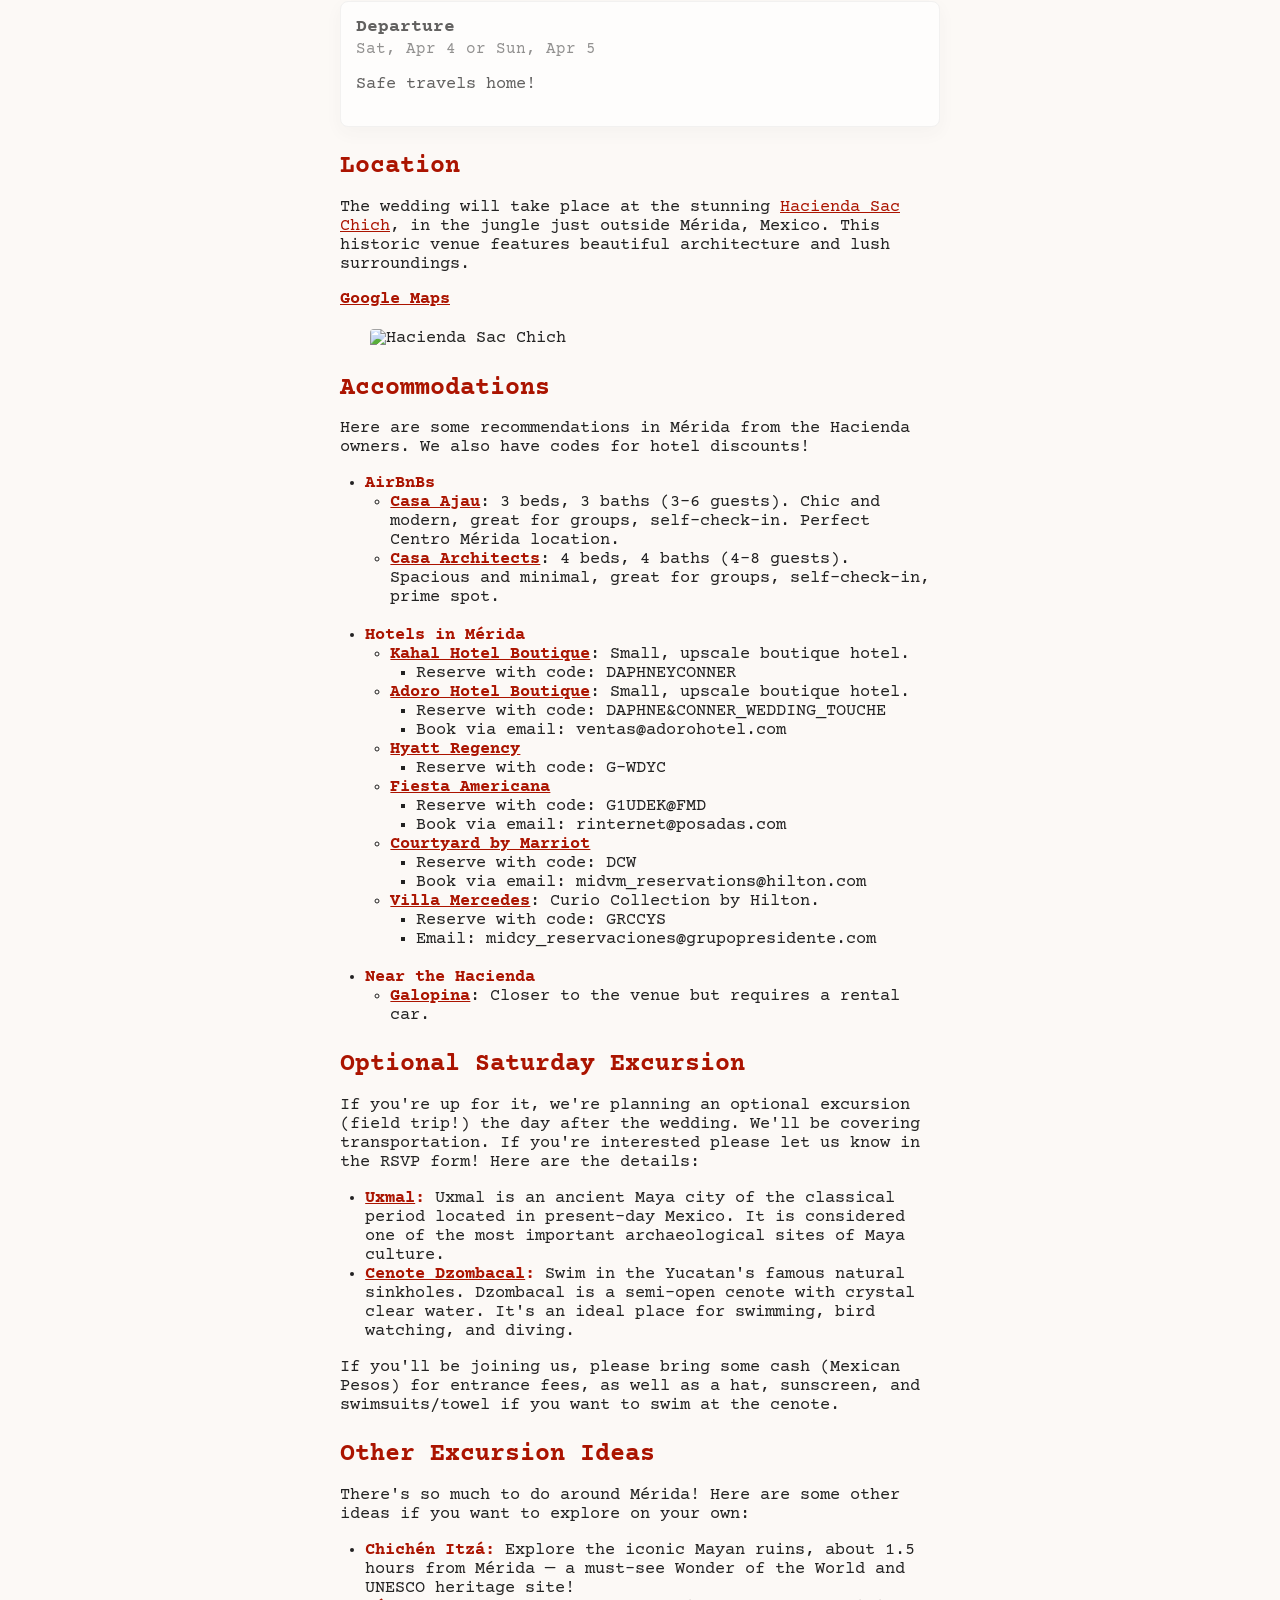
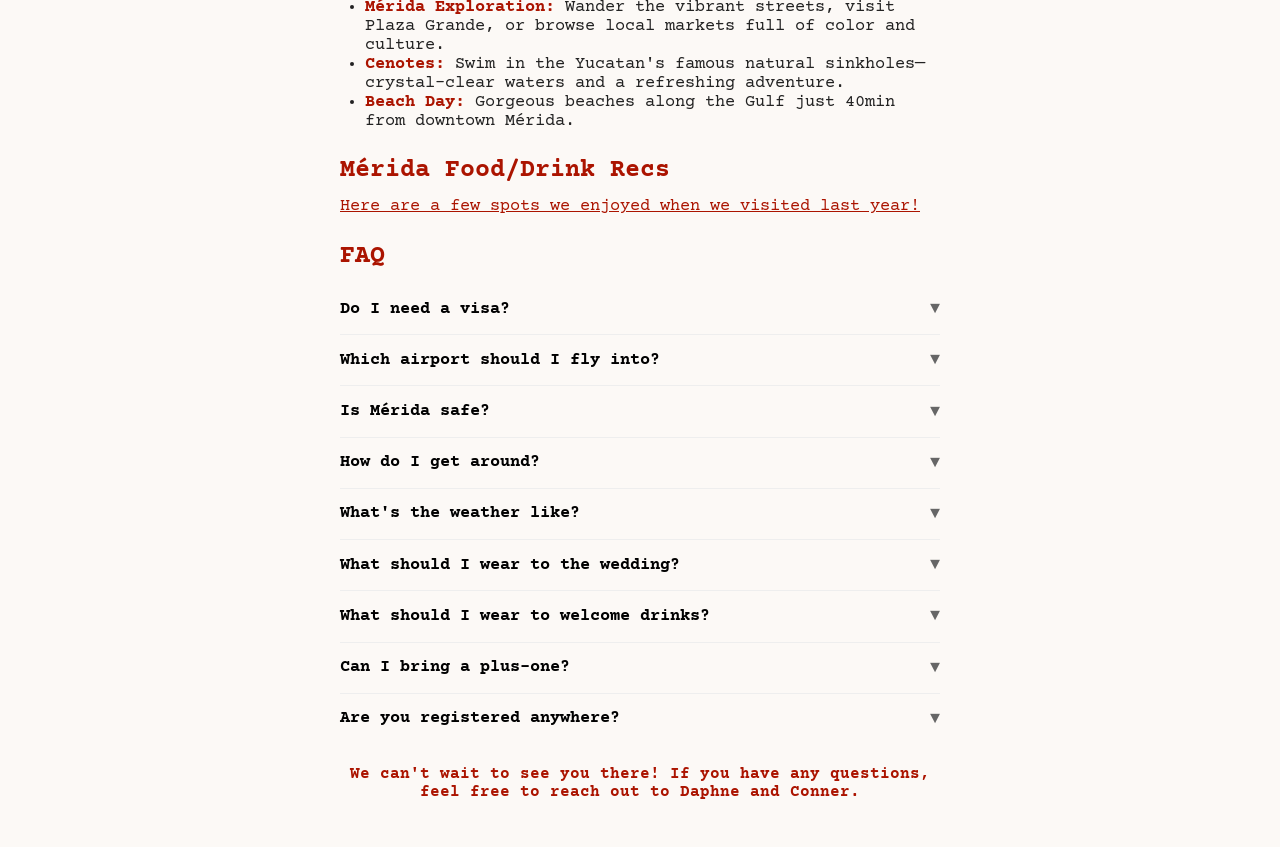
==== commit 33aa8858: "Add registry FAQ item to index.html Co-Authored-By: Claude Sonnet 4.6 <noreply@anthropic.com>" ====
--- a/index.html
+++ b/index.html
@@ -231,6 +231,13 @@
             <p>Only if they're explicitly named on your invitation. Check with us if you're unsure!</p>
           </div>
         </div>
+
+        <div class="accordion-item">
+          <button class="accordion-toggle" aria-expanded="false">Are you registered anywhere?</button>
+          <div class="accordion-panel" hidden>
+            <p>Yes! You can find our registry <a href="registry.html">here</a>.</p>
+          </div>
+        </div>
       </div>
     </div>
     <h4>We can't wait to see you there! If you have any questions, feel free to reach out to Daphne and Conner.</h4>
--- a/css/styles.css
+++ b/css/styles.css
@@ -4,6 +4,76 @@
   color: #AB1400;
   margin: 0;
   padding: 0;
+}
+
+.gallery-container {
+  max-width: 800px;
+  margin: 3em auto;
+  text-align: center;
+}
+
+.gallery-grid {
+  display: flex;
+  flex-wrap: wrap;
+  justify-content: center;
+  gap: 12px;
+  margin-top: 1.5em;
+  max-width: 1200px;
+  margin-left: auto;
+  margin-right: auto;
+}
+
+.gallery-grid img {
+  width: 48%; /* all images same width */
+  aspect-ratio: 3 / 4;
+  object-fit: cover;     /* crop images to fit */
+  box-shadow: 0 2px 8px rgba(0,0,0,0.08);
+}
+
+.gallery-item {
+  position: relative;
+  display: inline-block;
+  width: 48%;
+  aspect-ratio: 3 / 4;
+  margin-bottom: 8px;
+}
+
+.gallery-item img {
+  width: 100%;
+  height: 100%;
+  object-fit: cover;
+  display: block;
+  border-radius: 8px;
+}
+
+.gallery-item .gallery-caption {
+  position: absolute;
+  left: 0;
+  bottom: 0;
+  width: 100%;
+  min-height: 2.5em;
+  max-height: 60%;
+  background: rgba(171, 20, 0, 0.85);
+  color: #fff;
+  font-size: 1em;
+  padding: 0.5em 0.7em;
+  opacity: 0;
+  border-radius: 0 0 8px 8px;
+  transition: opacity 0.2s;
+  pointer-events: none;
+  box-sizing: border-box;
+  display: flex;
+  align-items: center;
+  justify-content: center;
+  text-align: center;
+  overflow-y: auto;
+  white-space: normal;
+  word-break: break-word;
+  z-index: 2;
+}
+
+.gallery-item:hover .gallery-caption {
+  opacity: 1;
 }
 
 .invite-container {
@@ -12,6 +82,122 @@
   padding: 2.5em 1em 1.5em 1em;
   background: #fcf9f6;
   text-align: center;
+}
+
+/* Page-specific alignment for golden.html only */
+.golden-page .invite-container,
+.golden-page .page-body {
+  text-align: left;
+}
+
+.golden-page .invite-container ul,
+.golden-page .invite-container ol {
+  text-align: left;
+  margin-left: 1.25em;
+}
+
+.golden-page h3 {
+  text-align: center;
+}
+
+/* Golden ticket background for golden.html only */
+.golden-page {
+  background-color: #d4af37; /* base gold */
+  background-image:
+    linear-gradient(180deg, rgba(255,245,200,0.28), rgba(196,147,40,0.18)),
+    /* larger soft highlights */
+    radial-gradient(circle at 25% 20%, rgba(255,255,255,0.10), transparent 8%),
+    radial-gradient(circle at 75% 80%, rgba(0,0,0,0.06), transparent 18%),
+    /* tiny bright sparkles */
+    radial-gradient(circle at 10% 10%, rgba(255,255,255,0.14), transparent 4%),
+    radial-gradient(circle at 85% 25%, rgba(255,255,255,0.12), transparent 6%),
+    radial-gradient(circle at 40% 60%, rgba(255,255,255,0.08), transparent 5%),
+    repeating-linear-gradient(45deg, rgba(0,0,0,0.02) 0 1px, transparent 1px 6px);
+  background-size: cover, 900px 900px, 600px 600px, 120px 120px, 160px 160px, 140px 140px, 6px 6px;
+  background-blend-mode: overlay, screen, overlay, screen, screen, screen, normal;
+  background-attachment: fixed;
+}
+
+/* Optional subtle sparkle dots */
+.golden-page .invite-container::before {
+  content: '';
+  position: absolute;
+  inset: 0;
+  pointer-events: none;
+  background-image: radial-gradient(circle at 10% 20%, rgba(255,255,255,0.06) 0, transparent 8%),
+                    radial-gradient(circle at 60% 40%, rgba(255,255,255,0.04) 0, transparent 6%),
+                    radial-gradient(circle at 30% 70%, rgba(0,0,0,0.03) 0, transparent 10%);
+  background-size: 300px 300px, 400px 400px, 350px 350px;
+  opacity: 0.95;
+}
+
+/* Extra fine sparkle layer (subtle dotted texture that drifts) */
+.golden-page::after {
+  content: '';
+  position: fixed;
+  inset: 0;
+  pointer-events: none;
+  background-image: radial-gradient(circle, rgba(255,255,255,0.9) 0.5px, transparent 1px);
+  background-size: 18px 18px;
+  opacity: 0.06;
+  mix-blend-mode: screen;
+  transform: translate3d(0,0,0);
+  animation: golden-drift 14s linear infinite;
+}
+
+@keyframes golden-drift {
+  0% { background-position: 0 0; opacity: 0.05; }
+  50% { background-position: -120px 80px; opacity: 0.09; }
+  100% { background-position: 0 0; opacity: 0.05; }
+}
+
+/* Font color overrides for golden ticket look (scoped to golden.html) */
+.golden-page,
+.golden-page .invite-container,
+.golden-page .page-body {
+  color: #0b0b0b; /* near-black used in image */
+}
+
+.golden-page h2 {
+  color: #000 !important;
+}
+
+.golden-page h3 {
+  color: #000;
+}
+
+/* Links and nav on golden page use dark color to match image */
+.golden-page a,
+.golden-page .nav-links li a {
+  color: #0b0b0b;
+}
+
+/* Make <strong> inherit the dark color instead of the site accent */
+.golden-page li strong {
+  color: inherit;
+}
+
+/* Remove the pale/pink panel behind the content on the golden page */
+.golden-page .invite-container {
+  background: transparent;
+}
+
+/* Restore header/nav appearance to site defaults for golden page */
+.golden-page .main-nav {
+  background: #fcf9f6;
+  border-bottom: 1px solid #e5e5e5;
+}
+.golden-page .main-nav .nav-links li a {
+  color: #AB1400 !important;
+}
+.golden-page .main-nav .nav-links li a:hover {
+  color: #7e0f00 !important;
+}
+
+/* Ensure header text keeps site fonts and color (don't inherit golden-page overrides) */
+.golden-page .main-nav,
+.golden-page .main-nav * {
+  color: inherit;
 }
 
 .decorative-line {
@@ -93,17 +279,161 @@
 .page-body {
   max-width: 45em;
   margin: 2em auto 0 auto;
-  padding: 2em 0 0 0;
+  padding: 0 0 0 0;
   color: #222;
   font-size: 1.05em;
   text-align: left;
 }
 
+/* Schedule card and timeline styles */
+.schedule-card {
+  display: grid;
+  grid-template-columns: 1fr 1.4fr;
+  gap: 1.25em;
+  align-items: start;
+  background: #fff;
+  border: 1px solid #eee;
+  padding: 1.1em;
+  border-radius: 8px;
+  box-shadow: 0 6px 18px rgba(0,0,0,0.05);
+  margin-bottom: 1.2em;
+}
+.schedule-card .schedule-media img {
+  width: 100%;
+  height: auto;
+  border-radius: 6px;
+  display: block;
+}
+.schedule-content .schedule-title {
+  margin: 0 0 0.25em 0;
+  font-size: 1.2em;
+}
+.schedule-intro {
+  margin-top: 0;
+  color: #333;
+}
+
+.schedule-timeline {
+  display: flex;
+  gap: 1em;
+  align-items: flex-start;
+  justify-content: space-between;
+  margin-top: 1.1em;
+  flex-wrap: wrap;
+}
+.timeline-item {
+  background: transparent;
+  border: none;
+  padding: 0.4em;
+  text-align: left;
+  display: flex;
+  gap: 0.8em;
+  align-items: center;
+  cursor: pointer;
+  min-width: 200px;
+}
+.timeline-item--muted {
+  opacity: 0.65;
+  cursor: default;
+}
+.timeline-thumb {
+  width: 86px;
+  height: 66px;
+  object-fit: cover;
+  border-radius: 6px;
+  box-shadow: 0 2px 8px rgba(0,0,0,0.06);
+}
+.timeline-meta .timeline-title {
+  font-weight: 700;
+  color: #111;
+}
+.timeline-meta .timeline-date {
+  color: #666;
+  font-size: 0.95em;
+}
+
+@media (max-width: 800px) {
+  .schedule-card {
+    grid-template-columns: 1fr;
+  }
+  .timeline-item {
+    min-width: 100%;
+  }
+}
+
+/* Events grid: separate cards for each key event */
+.events-grid {
+  display: grid;
+  grid-template-columns: 1fr; /* one card per row */
+  gap: 1em;
+  margin-top: 1em;
+}
+.event-card {
+  display: flex;
+  gap: 0.9em;
+  align-items: flex-start;
+  background: #fff;
+  border: 1px solid #eee;
+  padding: 0.9em;
+  border-radius: 8px;
+  box-shadow: 0 6px 18px rgba(0,0,0,0.04);
+}
+.event-card--muted { opacity: 0.7; }
+.event-thumb {
+  width: 110px;
+  height: 80px;
+  object-fit: cover;
+  border-radius: 6px;
+  flex: 0 0 110px;
+}
+.event-body .event-title { margin: 0 0 0.2em 0; font-size: 1.05em; }
+.event-body .event-date { color: #666; font-size: 0.95em; margin-bottom: 0.35em; }
+
+@media (max-width: 600px) {
+  .event-card { flex-direction: column; }
+  .event-thumb { width: 100%; height: auto; flex: 0 0 auto; }
+}
+
+/* FAQ accordion styles */
+.faq-accordion {
+  margin-top: 0.8em;
+}
+.accordion-item {
+  border-top: 1px solid #eee;
+}
+.accordion-item:first-child { border-top: none; }
+.accordion-toggle {
+  width: 100%;
+  text-align: left;
+  background: transparent;
+  border: none;
+  padding: 0.9em 0;
+  font-family: inherit;
+  font-size: 1em;
+  font-weight: 700;
+  cursor: pointer;
+  display: flex;
+  justify-content: space-between;
+  align-items: center;
+}
+.accordion-toggle:after {
+  content: '\25BC';
+  margin-left: 1em;
+  transition: transform 0.2s ease;
+  color: #666;
+}
+.accordion-toggle[aria-expanded="true"]:after { transform: rotate(-180deg); }
+.accordion-panel {
+  padding: 0 0 0.9em 0;
+  color: #222;
+}
+.accordion-panel[hidden] { display: none; }
+
 h2, h3 {
   color: #AB1400;
   font-family: 'Courier Prime', Courier, monospace;
   font-weight: bold;
-  margin-top: 2em;
+  margin-top: 1em;
   margin-bottom: 0.5em;
 }
 
@@ -118,7 +448,7 @@
 
 ul {
   padding-left: 1.5em;
-  margin-bottom: 1.5em;
+  margin-bottom: 0em;
 }
 
 li strong {
@@ -145,11 +475,11 @@
   padding-top: 0;
 }
 .nav-container {
-  max-width: 700px;
+  max-width: 960px;
   margin: 0 auto;
   display: flex;
   align-items: center;
-  justify-content: space-between;
+  justify-content: center;
   padding: 0.7em 1.5em;
 }
 .nav-logo {
@@ -158,7 +488,7 @@
 .nav-links {
   list-style: none;
   display: flex;
-  gap: 2em;
+  gap: 1.5em;
   margin: 0;
   padding: 0;
 }
@@ -276,45 +606,46 @@
 }
 
 .main-photo {
-  width: 80%;
+  width: 90%;
   max-width: 600px;
   height: auto;
   margin: 0 auto 1.5em auto;
+  border-radius: 4px;
   display: block;
 }
 
-/* Timeline section styles */
-#timeline-container {
-  /* margin: 2em 0; */
-  padding: 1em;
-  background: #f8f8f8;
-  width: 100%;
-  max-width: 800px;
-  margin: 0 auto;
-  border-radius: 10px;
-  box-shadow: 0 2px 8px rgba(0,0,0,0.04);
-}
-#map {
-  width: 100%;
-  max-width: 800px; /* match the container */
-  height: 400px;
-  border-radius: 8px;
-  margin-bottom: 1em;
-  margin: 0 auto;
+/* Large location photo used on the Location section */
+.location-photo {
+  width: 90%;
+  max-width: 600px;
+  /* max-width: 920px; */
   display: block;
-}
-.slider-container {
-  display: flex;
-  flex-direction: row;
-  align-items: center;
-}
-#timeline-slider {
-  width: 100%;
-  max-width: 800px;
-  box-sizing: border-box;
-}
-#timeline-label {
-  font-family: 'Courier Prime', monospace;
-  font-size: 1.1em;
-  margin-top: 0.5em;
-}
+  margin: 1.2em auto;
+  height: auto;
+  border-radius: 4px;
+  /* box-shadow: 0 8px 24px rgba(0,0,0,0.08); */
+}
+
+@media (max-width: 700px) {
+  .location-photo { width: 100%; margin-left: 0; margin-right: 0; }
+}
+
+/* Make gallery images stack in a single column on mobile */
+@media (max-width: 700px) {
+  .gallery-item,
+  .gallery-grid img {
+    width: 100%;
+    min-width: 0;
+    max-width: 100%;
+    margin-bottom: 0;
+  }
+  .gallery-grid {
+    gap: 16px;
+    padding-left: 12px;
+    padding-right: 12px;
+  }
+  .gallery-container {
+    padding-left: 8px;
+    padding-right: 8px;
+  }
+}
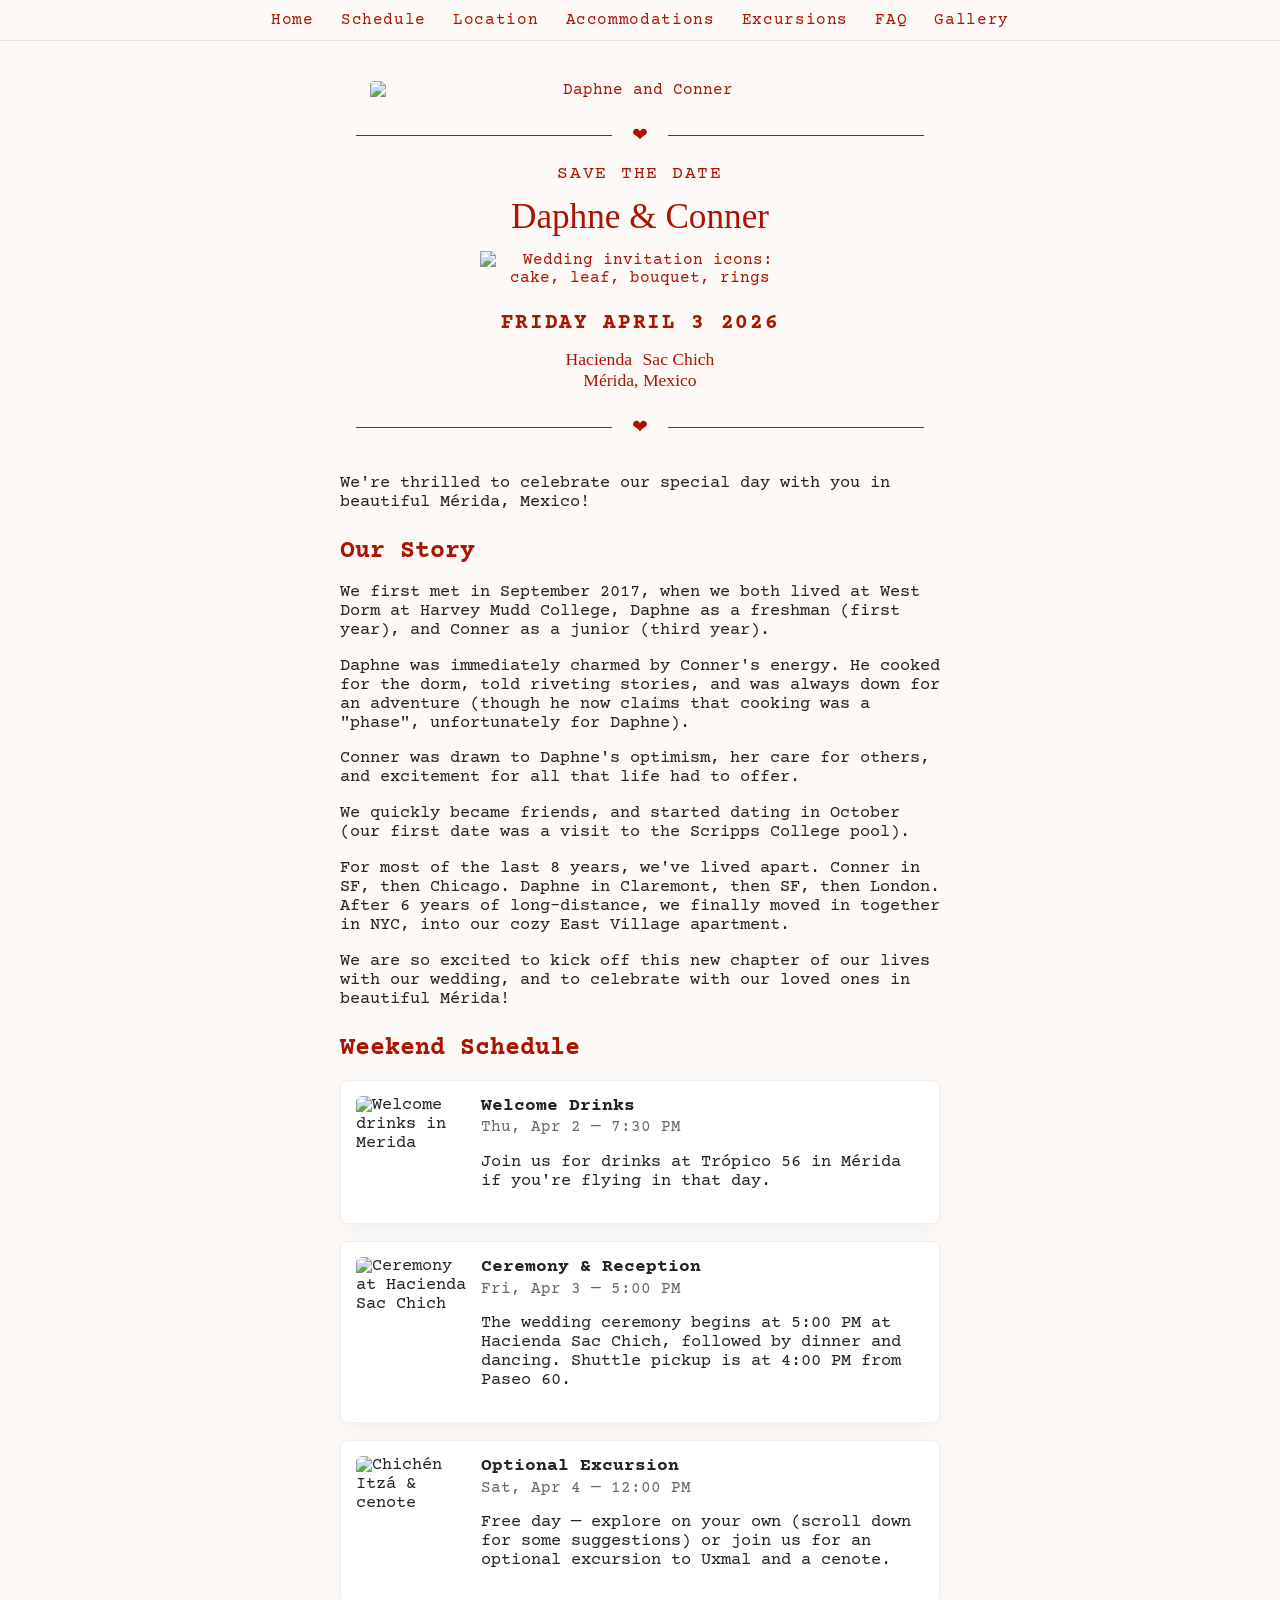
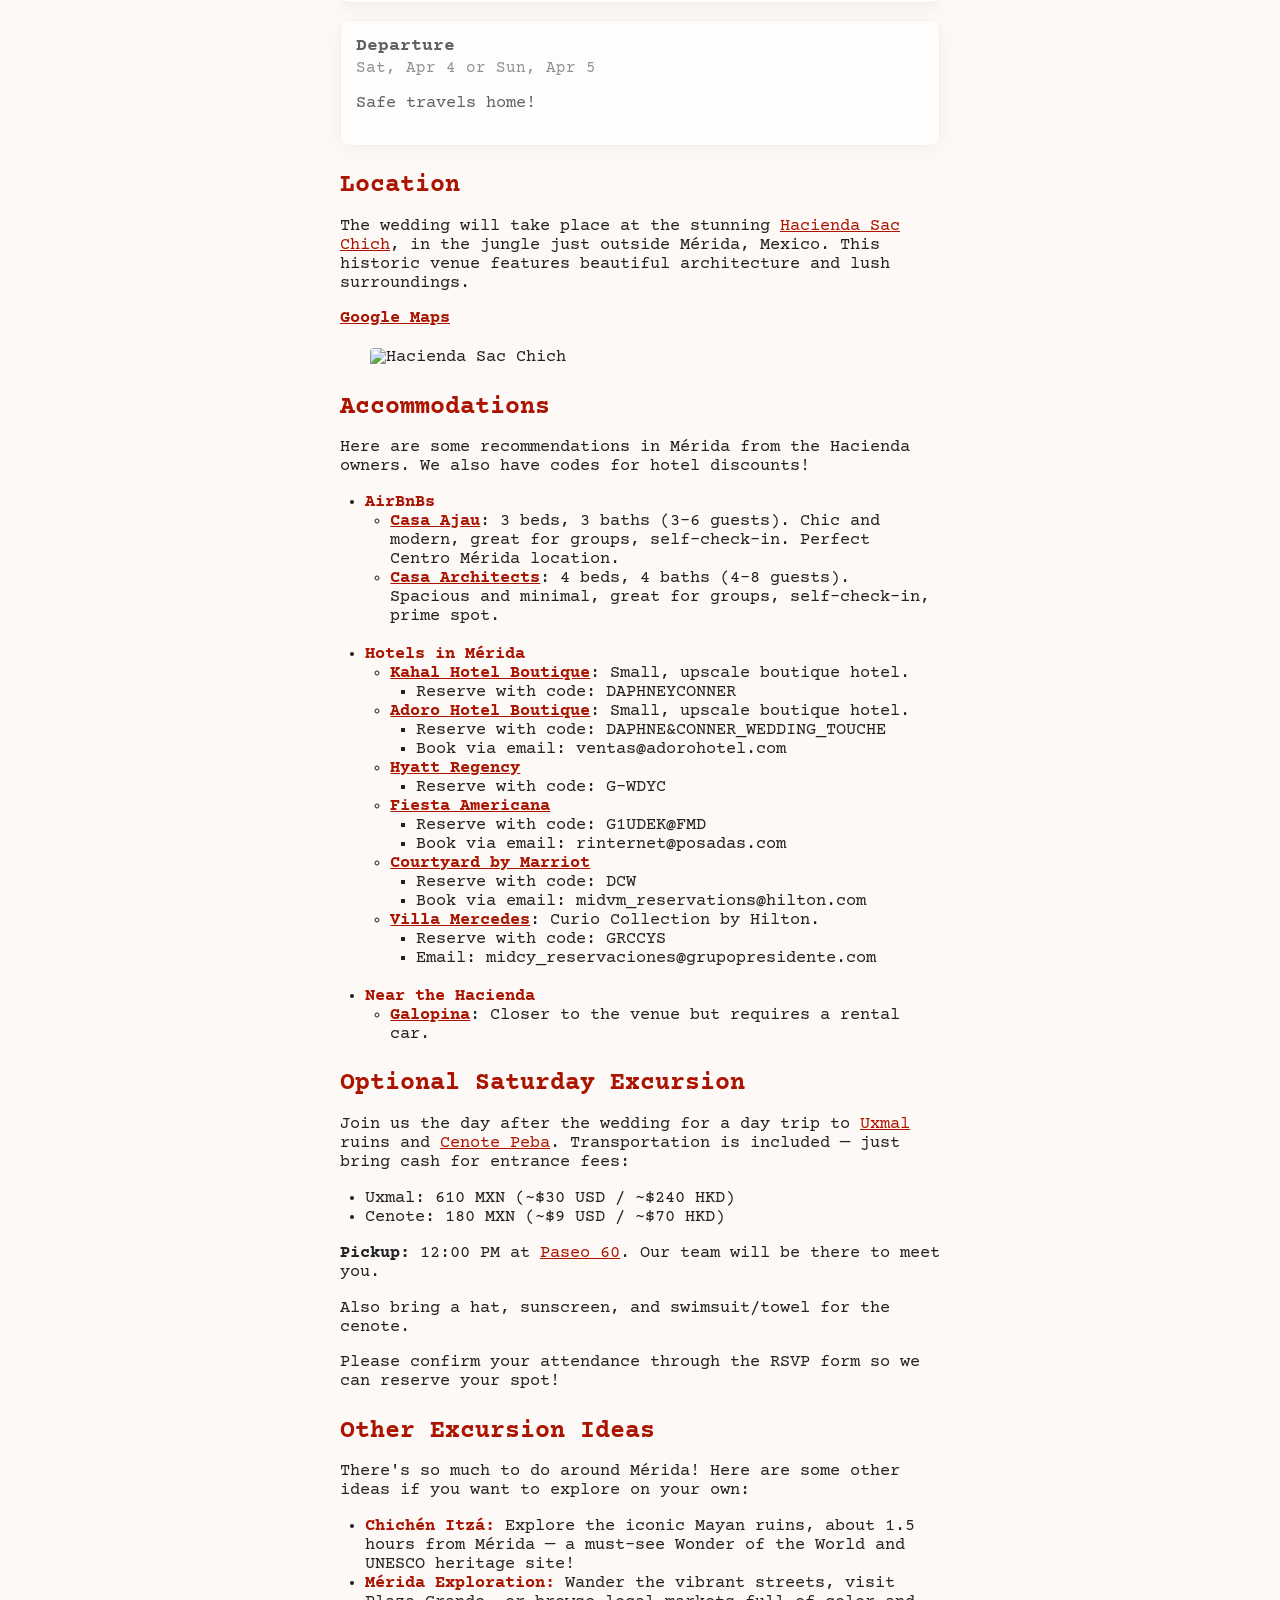
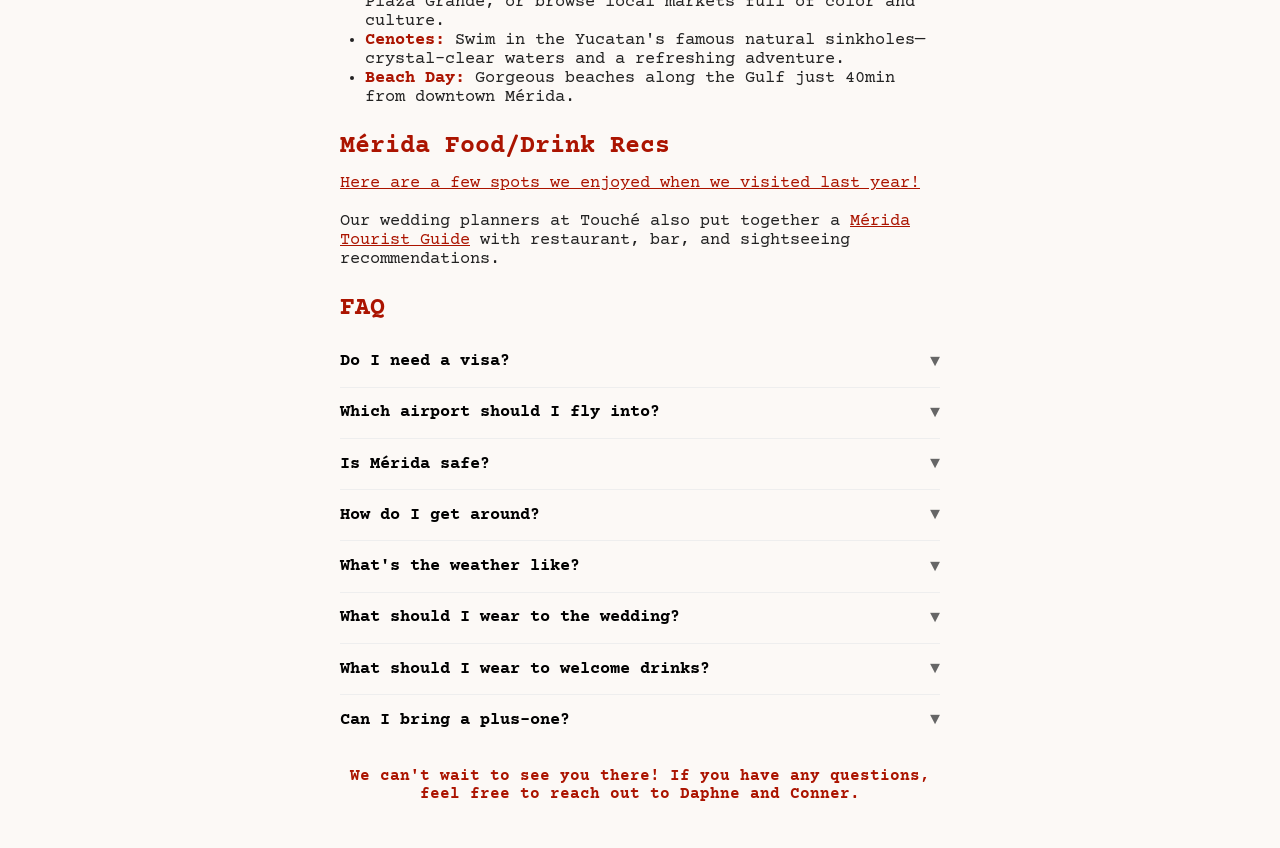
==== commit 59df3259: "Update wedding weekend details from planner confirmation - Ceremony time: 4:30 PM → 5:00 PM; add 4:0" ====
--- a/index.html
+++ b/index.html
@@ -32,7 +32,6 @@
         <li><a href="#excursions">Excursions</a></li>
         <li><a href="#faq">FAQ</a></li>
         <li><a href="gallery.html">Gallery</a></li>
-        <li><a href="registry.html">Registry</a></li>
       </ul>
     </div>
   </nav>
@@ -78,8 +77,8 @@
           <img class="event-thumb" src="img/sac_chich.jpg" alt="Ceremony at Hacienda Sac Chich" />
           <div class="event-body">
             <h4 class="event-title">Ceremony & Reception</h4>
-            <div class="event-date">Fri, Apr 3 — 4:30 PM</div>
-            <p>The wedding ceremony begins at 4:30PM at Hacienda Sac Chich, followed by dinner and dancing.</p>
+            <div class="event-date">Fri, Apr 3 — 5:00 PM</div>
+            <p>The wedding ceremony begins at 5:00 PM at Hacienda Sac Chich, followed by dinner and dancing. Shuttle pickup is at 4:00 PM from Paseo 60.</p>
           </div>
         </article>
 
@@ -87,7 +86,7 @@
           <img class="event-thumb" src="img/chichen_itza.jpg" alt="Chichén Itzá & cenote" />
           <div class="event-body">
             <h4 class="event-title">Optional Excursion</h4>
-            <div class="event-date">Sat, Apr 4 — around noon</div>
+            <div class="event-date">Sat, Apr 4 — 12:00 PM</div>
             <p>Free day — explore on your own (scroll down for some suggestions) or join us for an optional excursion to Uxmal and a cenote.</p>
           </div>
         </article>
@@ -153,13 +152,14 @@
       </ul>
       
       <h2 id="excursions">Optional Saturday Excursion</h2>
-      <p>If you're up for it, we're planning an optional excursion (field trip!) the day after the wedding. We'll be covering transportation. If you're interested please let us know in the RSVP form! Here are the details:
-       <ul>
-        <li><strong><a href="https://maps.app.goo.gl/dEbdrYeMLXUMqhCF7">Uxmal</a>:</strong> Uxmal is an ancient Maya city of the classical period located in present-day Mexico. It is considered one of the most important archaeological sites of Maya culture.</li>
-        <li><strong><a href="https://maps.app.goo.gl/g1db45Lw9kXQhwYL8">Cenote Dzombacal</a>:</strong> Swim in the Yucatan's famous natural sinkholes. Dzombacal is a semi-open cenote with crystal clear water. It's an ideal place for swimming, bird watching, and diving.</li>
-        
-      </ul><p></p>
-      If you'll be joining us, please bring some cash (Mexican Pesos) for entrance fees, as well as a hat, sunscreen, and swimsuits/towel if you want to swim at the cenote.
+      <p>Join us the day after the wedding for a day trip to <a href="https://maps.app.goo.gl/dEbdrYeMLXUMqhCF7">Uxmal</a> ruins and <a href="https://share.google/mR7mtr7c01WJ6qutH">Cenote Peba</a>. Transportation is included — just bring cash for entrance fees:</p>
+      <ul>
+        <li>Uxmal: 610 MXN (~$30 USD / ~$240 HKD)</li>
+        <li>Cenote: 180 MXN (~$9 USD / ~$70 HKD)</li>
+      </ul>
+      <p><strong>Pickup:</strong> 12:00 PM at <a href="https://maps.app.goo.gl/fCMmXsjEqzFmFwSLA" target="_blank">Paseo 60</a>. Our team will be there to meet you.</p>
+      <p>Also bring a hat, sunscreen, and swimsuit/towel for the cenote.</p>
+      <p>Please confirm your attendance through the RSVP form so we can reserve your spot!
       <h2 id="excursions">Other Excursion Ideas</h2>
       <p>There's so much to do around Mérida! Here are some other ideas if you want to explore on your own:
        <ul>
@@ -173,7 +173,8 @@
       </ul>
 
       <h2 id="excursions">Mérida Food/Drink Recs</h2>
-       <a href="https://daphnepoon.notion.site/Conner-Daphne-s-M-rida-Recs-2615a16253248099b3a8f67f45ab4c72?pvs=74/"> Here are a few spots we enjoyed when we visited last year!</a></p>
+       <a href="https://daphnepoon.notion.site/Conner-Daphne-s-M-rida-Recs-2615a16253248099b3a8f67f45ab4c72?pvs=74/"> Here are a few spots we enjoyed when we visited last year!</a>
+       <br><br>Our wedding planners at Touché also put together a <a href="https://toucheweddingwebsite.my.canva.site/meridatouristguide" target="_blank">Mérida Tourist Guide</a> with restaurant, bar, and sightseeing recommendations.</p>
       <h2 id="faq">FAQ</h2>
       <div class="faq-accordion" id="faq-accordion">
         <div class="accordion-item">
@@ -229,13 +230,6 @@
           <button class="accordion-toggle" aria-expanded="false">Can I bring a plus-one?</button>
           <div class="accordion-panel" hidden>
             <p>Only if they're explicitly named on your invitation. Check with us if you're unsure!</p>
-          </div>
-        </div>
-
-        <div class="accordion-item">
-          <button class="accordion-toggle" aria-expanded="false">Are you registered anywhere?</button>
-          <div class="accordion-panel" hidden>
-            <p>Yes! You can find our registry <a href="registry.html">here</a>.</p>
           </div>
         </div>
       </div>
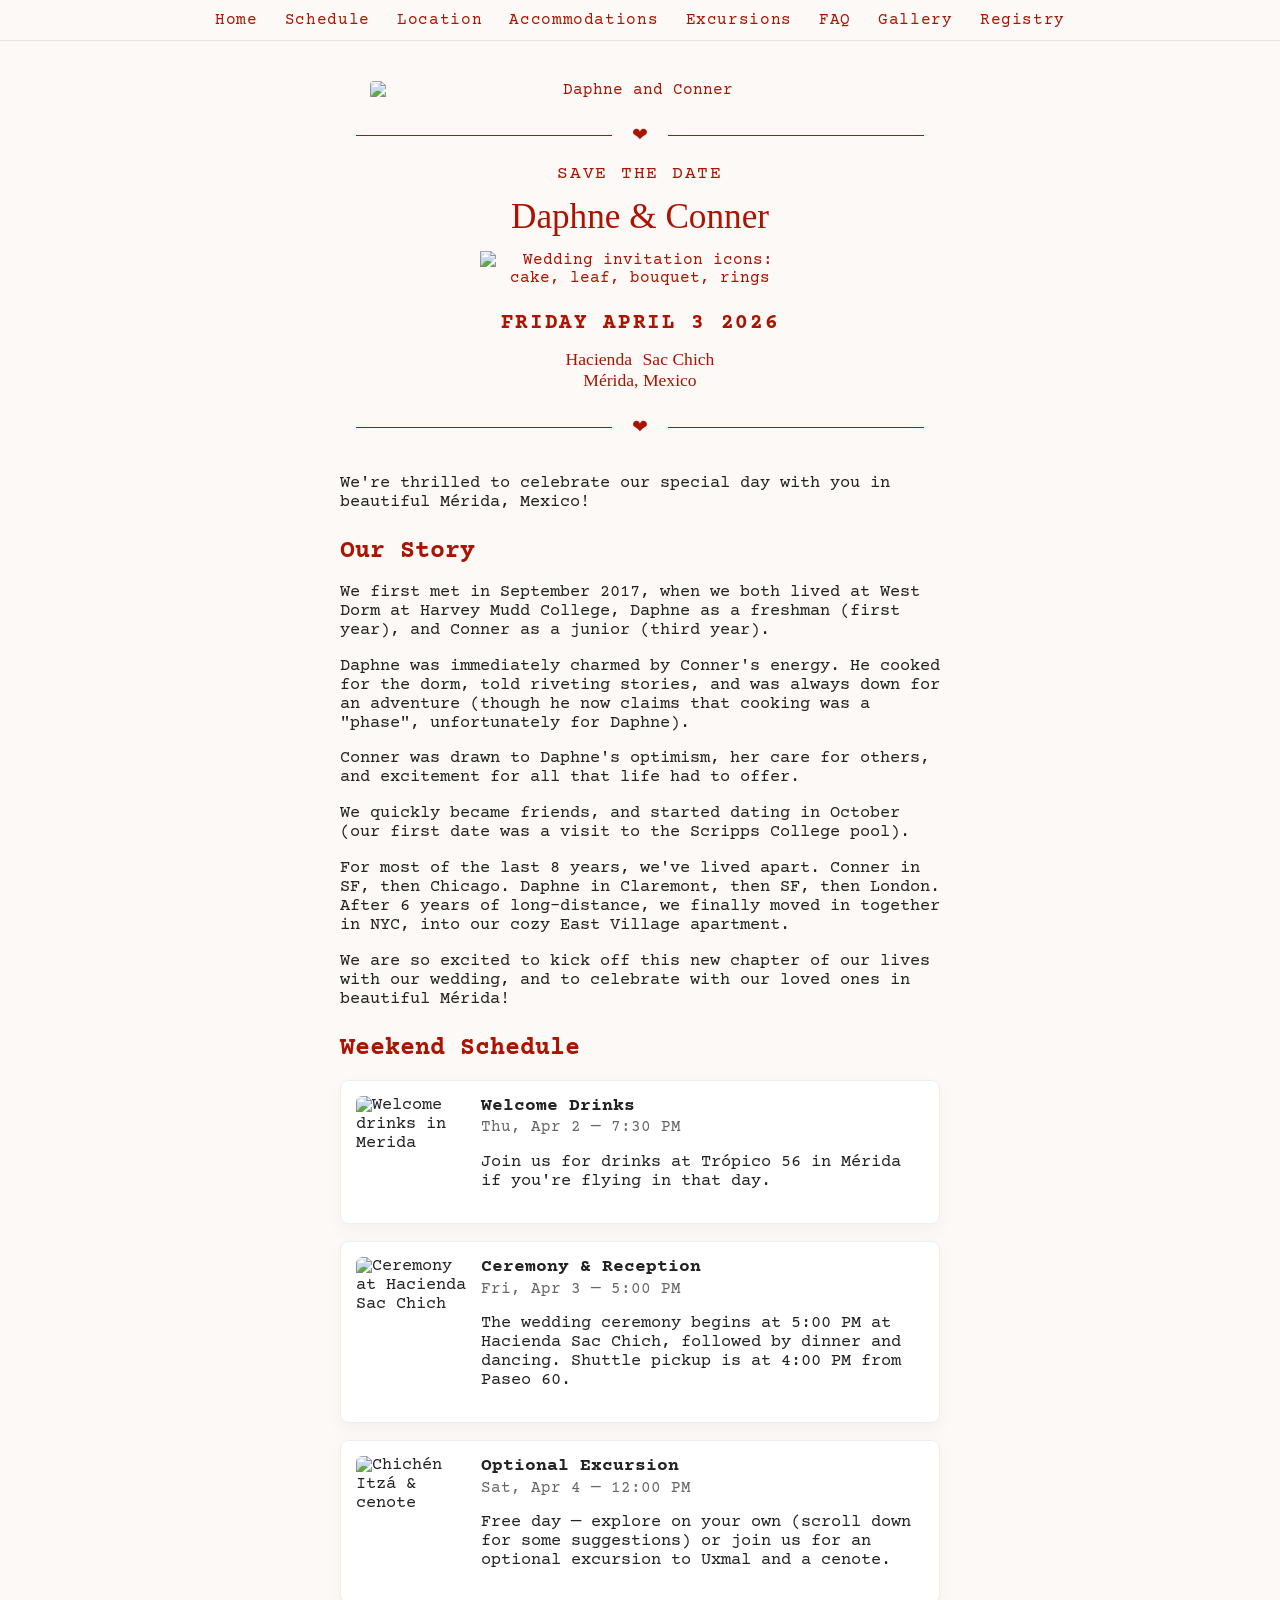
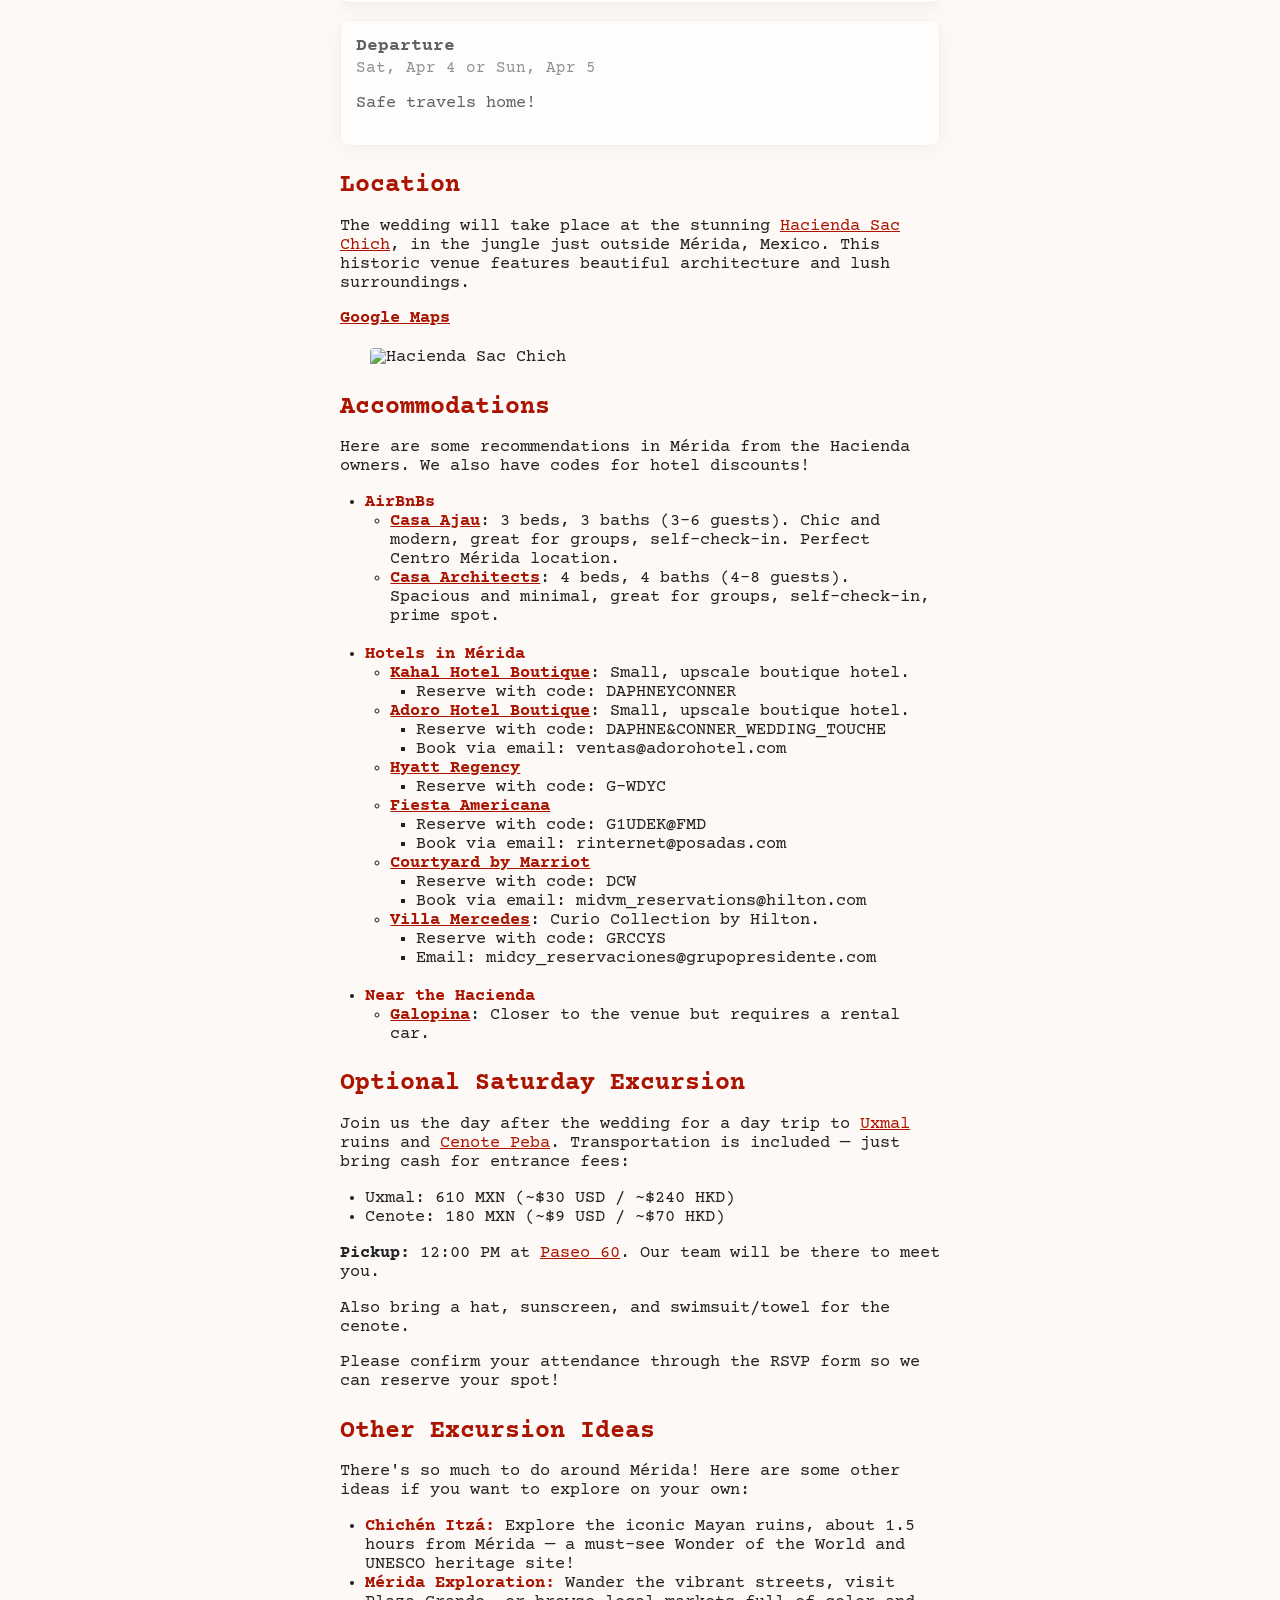
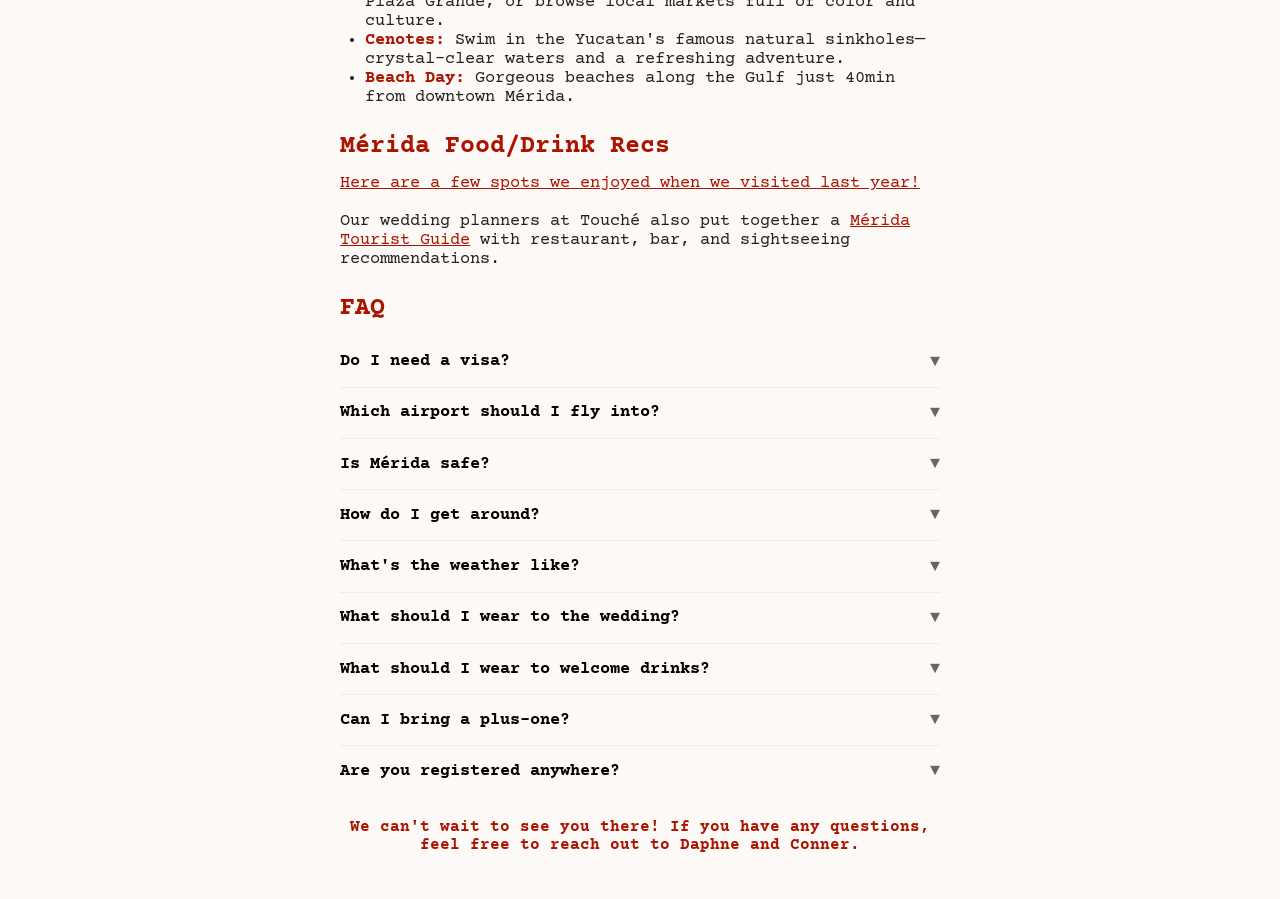
==== commit 855a55a2: "Merge pull request #2 from daphnepsy/claude/elastic-poitras Update wedding weekend details from plan" ====
--- a/index.html
+++ b/index.html
@@ -32,6 +32,7 @@
         <li><a href="#excursions">Excursions</a></li>
         <li><a href="#faq">FAQ</a></li>
         <li><a href="gallery.html">Gallery</a></li>
+        <li><a href="registry.html">Registry</a></li>
       </ul>
     </div>
   </nav>
@@ -215,7 +216,7 @@
         <div class="accordion-item">
           <button class="accordion-toggle" aria-expanded="false">What should I wear to the wedding?</button>
           <div class="accordion-panel" hidden>
-            <p>Not black tie, but dress sharp. Think cocktail attire / spring colours. <a href="https://www.pinterest.com/daphne_poon/mexico-wedding-outfit-inspo/">Some ideas here!</a></p>
+            <p>Not black tie, but dress sharp. Think cocktail attire and bright spring colours. Most importantly, you'll want something breathable! The men in the wedding party are wearing linen suits, for example. <a href="https://www.pinterest.com/daphne_poon/mexico-wedding-outfit-inspo/">Some ideas here!</a></p>
           </div>
         </div>
 
@@ -230,6 +231,13 @@
           <button class="accordion-toggle" aria-expanded="false">Can I bring a plus-one?</button>
           <div class="accordion-panel" hidden>
             <p>Only if they're explicitly named on your invitation. Check with us if you're unsure!</p>
+          </div>
+        </div>
+
+        <div class="accordion-item">
+          <button class="accordion-toggle" aria-expanded="false">Are you registered anywhere?</button>
+          <div class="accordion-panel" hidden>
+            <p>Your presence is the greatest presence we could ask for, and we are super grateful for you coming to our wedding! Many of you are already spending a ton of time and money to be with us in our special day. <p></p> Please don't feel like you have to buy us anything! Our apartment in New York is small and doesn't have room for much <3 <p></p> If you insist, we've listed a few charities <a href="registry.html">here</a> for causes close to our hearts.</p>
           </div>
         </div>
       </div>
@@ -292,4 +300,4 @@
   </script>
 </body>
 
-</html>+</html>
